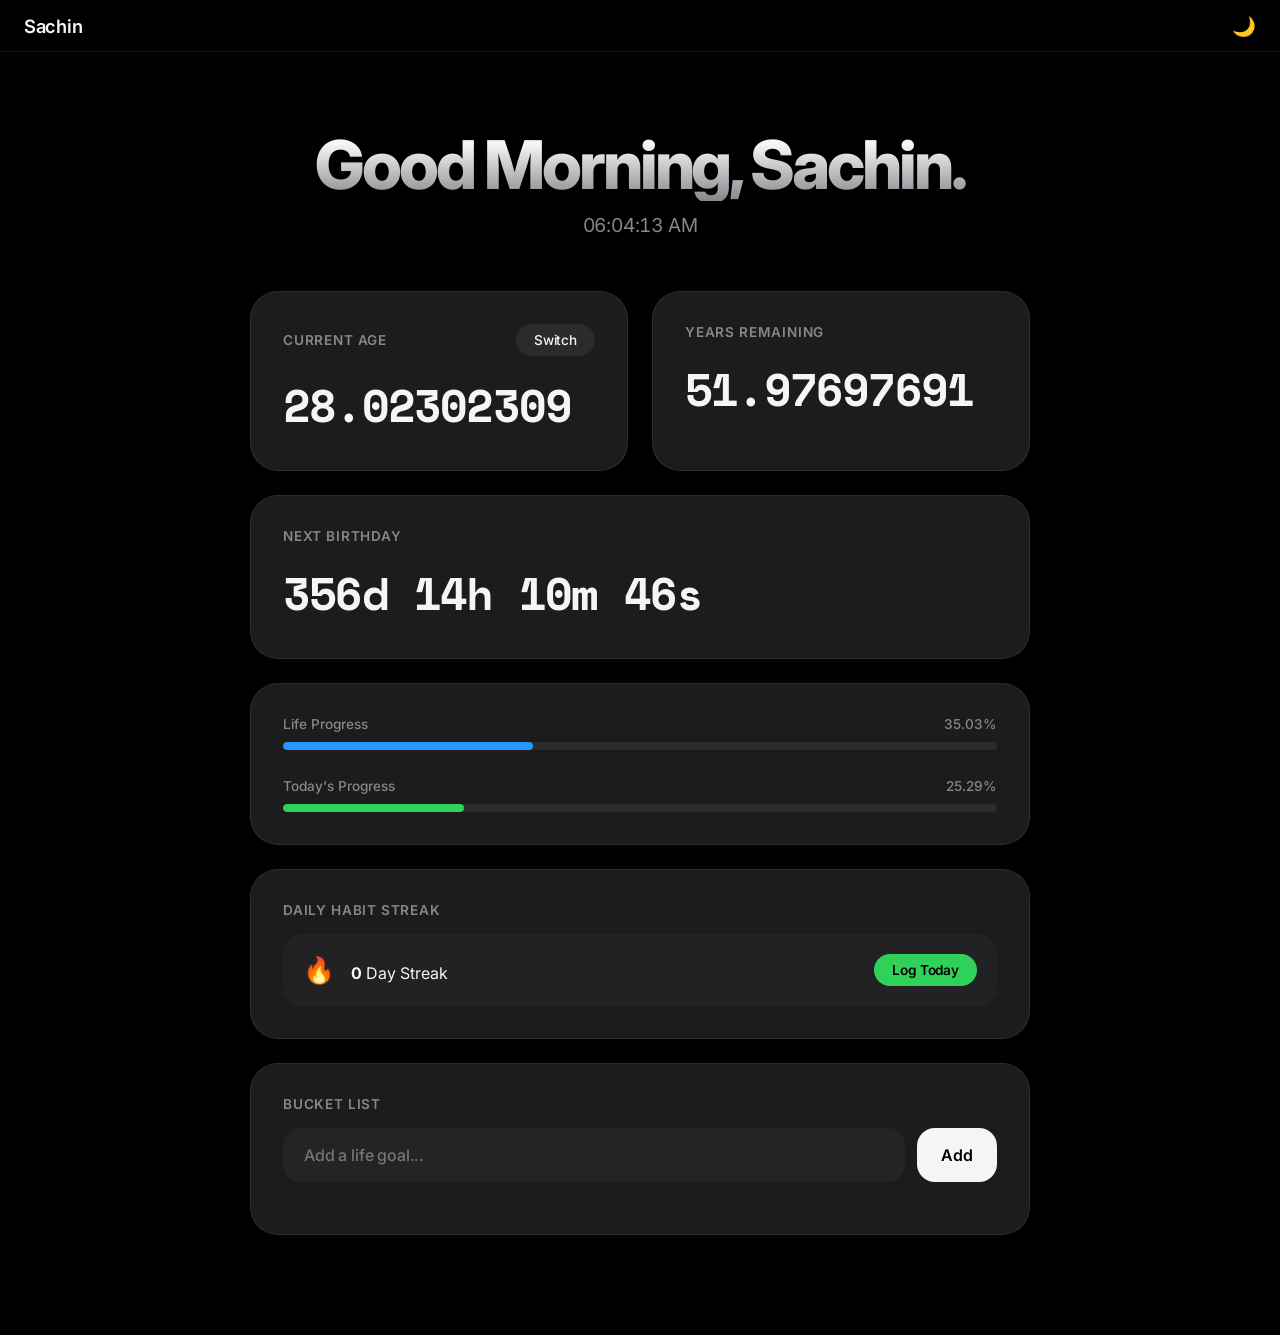
==== index.html @ 01f19db8 "Update index.html" ====
<!DOCTYPE html>
<html lang="en">
<head>
    <meta charset="UTF-8">
    <meta name="viewport" content="width=device-width, initial-scale=1.0">
    <title>Dashboard</title>
    <style>
        /* Apple uses San Francisco, we use Inter for a nearly identical premium feel */
        @import url('https://fonts.googleapis.com/css2?family=Inter:wght@300;400;500;600;700;800&family=Space+Mono&display=swap');

        * {
            margin: 0;
            padding: 0;
            box-sizing: border-box;
            font-family: 'Inter', -apple-system, BlinkMacSystemFont, sans-serif;
            -webkit-font-smoothing: antialiased;
        }

        :root {
            /* Apple's exact Dark Mode Colors */
            --bg-main: #000000;
            --bg-card: #1c1c1e;
            --bg-card-hover: #2c2c2e;
            --text-main: #f5f5f7;
            --text-muted: #86868b;
            --accent: #2997ff;
            --success: #30d158;
            --danger: #ff453a;
            --border: rgba(255, 255, 255, 0.08);
        }

        body.light-mode {
            --bg-main: #fbfbfd;
            --bg-card: #ffffff;
            --bg-card-hover: #f5f5f7;
            --text-main: #1d1d1f;
            --text-muted: #86868b;
            --accent: #0071e3;
            --border: rgba(0, 0, 0, 0.08);
        }

        body {
            background-color: var(--bg-main);
            color: var(--text-main);
            min-height: 100vh;
            display: flex;
            flex-direction: column;
            align-items: center;
            justify-content: flex-start;
            overflow-x: hidden;
            transition: background-color 0.6s cubic-bezier(0.16, 1, 0.3, 1), color 0.6s cubic-bezier(0.16, 1, 0.3, 1);
        }

        /* Apple Blurred Header */
        .header {
            position: fixed;
            top: 0;
            width: 100%;
            height: 52px;
            display: flex;
            justify-content: space-between;
            align-items: center;
            padding: 0 24px;
            background: rgba(0, 0, 0, 0.72);
            backdrop-filter: saturate(180%) blur(20px);
            -webkit-backdrop-filter: saturate(180%) blur(20px);
            z-index: 100;
            border-bottom: 1px solid var(--border);
            transition: background 0.4s ease;
        }

        body.light-mode .header { background: rgba(251, 251, 253, 0.72); }

        .header-title {
            font-weight: 600;
            font-size: 1.15rem;
            letter-spacing: -0.015em;
        }

        .theme-toggle {
            background: none;
            border: none;
            color: var(--text-main);
            font-size: 1.2rem;
            cursor: pointer;
            transition: transform 0.4s cubic-bezier(0.16, 1, 0.3, 1);
        }

        .theme-toggle:hover { transform: scale(1.1) rotate(15deg); }

        /* Premium Spacing */
        .container {
            width: 100%;
            max-width: 820px;
            padding: 130px 20px 100px 20px;
            display: flex;
            flex-direction: column;
            gap: 24px;
        }

        /* Hero Section with Apple Gradient */
        .hero {
            text-align: center;
            margin-bottom: 30px;
            opacity: 0;
            transform: translateY(20px);
            animation: fadeUp 1s cubic-bezier(0.16, 1, 0.3, 1) forwards;
        }

        @keyframes fadeUp {
            to { opacity: 1; transform: translateY(0); }
        }

        .hero h1 {
            font-size: clamp(2.8rem, 7vw, 4.2rem);
            font-weight: 800;
            letter-spacing: -0.045em;
            line-height: 1.05;
            background: linear-gradient(180deg, var(--text-main) 20%, var(--text-muted) 100%);
            -webkit-background-clip: text;
            -webkit-text-fill-color: transparent;
            margin-bottom: 12px;
        }

        .hero p {
            font-size: 1.2rem;
            font-weight: 400;
            letter-spacing: -0.01em;
            color: var(--text-muted);
            font-variant-numeric: tabular-nums;
        }

        /* Premium Cards (Spring Animations) */
        .card {
            background: var(--bg-card);
            border-radius: 28px;
            padding: 32px;
            border: 1px solid var(--border);
            transition: all 0.5s cubic-bezier(0.16, 1, 0.3, 1);
            /* Instant visibility */
            opacity: 1; 
            transform: translateY(0);
            box-shadow: 0 4px 20px rgba(0,0,0,0.02);
        }

        /* Apple Hover Effect (Scales up slightly and deepens shadow) */
        .card:hover {
            background: var(--bg-card-hover);
            transform: scale(1.015) translateY(-4px);
            box-shadow: 0 12px 30px rgba(0,0,0,0.15);
        }

        body.light-mode .card:hover {
            box-shadow: 0 12px 30px rgba(0,0,0,0.06);
        }

        .card-header {
            display: flex;
            justify-content: space-between;
            align-items: center;
            margin-bottom: 16px;
        }

        .card-title {
            font-size: 0.85rem;
            font-weight: 600;
            text-transform: uppercase;
            letter-spacing: 0.06em;
            color: var(--text-muted);
        }

        /* Massive Apple-Style Numbers */
        .mono-value {
            font-family: 'Space Mono', monospace;
            font-size: clamp(1.8rem, 5vw, 2.8rem);
            font-weight: 700;
            letter-spacing: -0.04em;
            color: var(--text-main);
        }

        .grid-2 { display: grid; grid-template-columns: 1fr 1fr; gap: 24px; }
        @media (max-width: 600px) { .grid-2 { grid-template-columns: 1fr; } }

        /* Premium Pill Buttons */
        .btn {
            background: rgba(128, 128, 128, 0.15);
            color: var(--text-main);
            border: none;
            padding: 8px 18px;
            border-radius: 30px;
            font-size: 0.85rem;
            font-weight: 500;
            letter-spacing: -0.01em;
            cursor: pointer;
            transition: all 0.3s cubic-bezier(0.16, 1, 0.3, 1);
        }

        .btn:hover { 
            background: rgba(128, 128, 128, 0.25);
            transform: scale(1.05);
        }

        .btn:active {
            transform: scale(0.95); /* Haptic click feel */
        }

        /* Progress Bars */
        .progress-wrapper { margin-top: 15px; }
        .progress-labels {
            display: flex;
            justify-content: space-between;
            font-size: 0.85rem;
            font-weight: 500;
            color: var(--text-muted);
            margin-bottom: 10px;
        }

        .progress-bg {
            width: 100%; height: 8px;
            background: rgba(128, 128, 128, 0.15);
            border-radius: 10px; overflow: hidden;
        }

        .progress-fill {
            height: 100%; width: 0%;
            background: var(--text-main);
            border-radius: 10px;
            transition: width 1.2s cubic-bezier(0.16, 1, 0.3, 1);
        }
        .progress-fill.blue { background: var(--accent); }
        .progress-fill.green { background: var(--success); }

        /* Habit Tracker */
        .habit-box {
            display: flex; justify-content: space-between; align-items: center;
            background: rgba(128, 128, 128, 0.06); padding: 20px; border-radius: 20px; margin-top: 12px;
        }
        .streak-flame { font-size: 1.6rem; margin-right: 12px; }

        /* Input Row */
        .input-row { display: flex; gap: 12px; margin-top: 12px; }
        .input-row input {
            flex: 1; min-width: 0;
            background: rgba(128, 128, 128, 0.08);
            border: 1px solid transparent;
            padding: 16px 20px;
            border-radius: 18px;
            color: var(--text-main);
            font-size: 1rem; font-weight: 500;
            letter-spacing: -0.01em;
            outline: none; transition: all 0.3s cubic-bezier(0.16, 1, 0.3, 1);
        }
        .input-row input:focus { 
            border-color: var(--accent); 
            background: transparent; 
            box-shadow: 0 0 0 4px rgba(41, 151, 255, 0.15); /* Apple Focus Ring */
        }
        .input-row button {
            background: var(--text-main); color: var(--bg-main); 
            border: none; padding: 0 24px; border-radius: 18px;
            font-size: 1rem; font-weight: 600; cursor: pointer;
            flex-shrink: 0; transition: all 0.3s cubic-bezier(0.16, 1, 0.3, 1);
        }
        .input-row button:hover { opacity: 0.9; transform: scale(1.02); }
        .input-row button:active { transform: scale(0.98); }

        /* Task List */
        #bucket-list { list-style: none; margin-top: 20px; display: flex; flex-direction: column; gap: 12px; }
        #bucket-list li {
            display: flex; justify-content: space-between; align-items: center;
            padding: 16px 20px; background: rgba(128, 128, 128, 0.04);
            border-radius: 18px; animation: slideUp 0.5s cubic-bezier(0.16, 1, 0.3, 1) forwards;
        }
        @keyframes slideUp { from { opacity: 0; transform: translateY(15px); } to { opacity: 1; transform: translateY(0); } }
        #bucket-list li.completed span { text-decoration: line-through; color: var(--text-muted); }
        .task-actions button { 
            background: none; border: none; cursor: pointer; font-size: 1.2rem; 
            transition: transform 0.2s cubic-bezier(0.16, 1, 0.3, 1);
        }
        .task-actions button:hover { transform: scale(1.2); }
        .btn-complete { color: var(--success); }
        .btn-delete { color: var(--danger); }

    </style>
</head>
<body>

    <div class="header">
        <div class="header-title">Sachin</div>
        <button class="theme-toggle" id="theme-btn" onclick="toggleTheme()">🌙</button>
    </div>

    <div class="container">
        <div class="hero">
            <h1 id="greeting">Hello, Sachin.</h1>
            <p id="live-clock">Loading...</p>
        </div>

        <div class="grid-2">
            <div class="card">
                <div class="card-header">
                    <div class="card-title">Current Age</div>
                    <button class="btn" onclick="toggleAgeFormat()">Switch</button>
                </div>
                <div class="mono-value" id="age-display">0</div>
            </div>
            <div class="card">
                <div class="card-header">
                    <div class="card-title">Years Remaining</div>
                </div>
                <div class="mono-value" id="remaining-display">0</div>
            </div>
        </div>

        <div class="card">
            <div class="card-header">
                <div class="card-title">Next Birthday</div>
            </div>
            <div class="mono-value" id="birthday-countdown">Calculating...</div>
        </div>

        <div class="card">
            <div class="progress-wrapper" style="margin-top: 0;">
                <div class="progress-labels">
                    <span>Life Progress</span>
                    <span id="life-percent">0%</span>
                </div>
                <div class="progress-bg">
                    <div class="progress-fill blue" id="life-progress-fill"></div>
                </div>
            </div>

            <div class="progress-wrapper" style="margin-top: 28px;">
                <div class="progress-labels">
                    <span>Today's Progress</span>
                    <span id="day-percent">0%</span>
                </div>
                <div class="progress-bg">
                    <div class="progress-fill green" id="day-progress-fill"></div>
                </div>
            </div>
        </div>

        <div class="card">
            <div class="card-header">
                <div class="card-title">Daily Habit Streak</div>
            </div>
            <div class="habit-box">
                <div>
                    <span class="streak-flame">🔥</span>
                    <strong id="streak-count">0</strong> Day Streak
                </div>
                <button class="btn" style="background: var(--success); color: #000; font-weight: 600;" onclick="logHabit()">Log Today</button>
            </div>
        </div>

        <div class="card">
            <div class="card-header">
                <div class="card-title">Bucket List</div>
            </div>
            <div class="input-row">
                <input type="text" id="task-input" placeholder="Add a life goal..." maxlength="40">
                <button onclick="addTask()">Add</button>
            </div>
            <ul id="bucket-list"></ul>
        </div>
        
    </div>

    <script>
        const birthDate = new Date(1998, 10, 27, 20, 15, 0); 
        const expectedLifespanYears = 80;
        let showSeconds = false;

        function toggleAgeFormat() {
            showSeconds = !showSeconds;
            updateDashboard();
        }

        function updateDashboard() {
            const now = new Date();
            
            // DYNAMIC GREETING
            const hour = now.getHours();
            let greeting = "Hello, Sachin.";
            if (hour < 12) greeting = "Good Morning, Sachin.";
            else if (hour < 18) greeting = "Good Afternoon, Sachin.";
            else greeting = "Good Evening, Sachin.";
            document.getElementById('greeting').innerText = greeting;

            // CLOCK
            document.getElementById('live-clock').innerText = now.toLocaleTimeString([], { hour: '2-digit', minute: '2-digit', second: '2-digit' });

            // AGE CALCULATIONS
            const msSinceBirth = now - birthDate;
            const yearsSinceBirth = msSinceBirth / (1000 * 60 * 60 * 24 * 365.25);
            const yearsRemaining = expectedLifespanYears - yearsSinceBirth;
            const secondsLived = Math.floor(msSinceBirth / 1000);

            if (showSeconds) {
                document.getElementById('age-display').innerText = secondsLived.toLocaleString();
            } else {
                document.getElementById('age-display').innerText = yearsSinceBirth.toFixed(8);
            }

            document.getElementById('remaining-display').innerText = yearsRemaining.toFixed(8);

            // PROGRESS BARS
            const lifePercent = (yearsSinceBirth / expectedLifespanYears) * 100;
            document.getElementById('life-progress-fill').style.width = lifePercent + "%";
            document.getElementById('life-percent').innerText = lifePercent.toFixed(2) + "%";

            const startOfDay = new Date(now.getFullYear(), now.getMonth(), now.getDate());
            const endOfDay = new Date(startOfDay.getTime() + 24 * 60 * 60 * 1000);
            const dayPercent = ((now - startOfDay) / (endOfDay - startOfDay)) * 100;
            document.getElementById('day-progress-fill').style.width = dayPercent + "%";
            document.getElementById('day-percent').innerText = dayPercent.toFixed(2) + "%";

            // BIRTHDAY
            let nextBirthday = new Date(now.getFullYear(), 10, 27, 20, 15, 0);
            if (now > nextBirthday) nextBirthday.setFullYear(now.getFullYear() + 1);
            const diff = nextBirthday - now;
            const days = Math.floor(diff / (1000 * 60 * 60 * 24));
            const hours = Math.floor((diff / (1000 * 60 * 60)) % 24);
            const mins = Math.floor((diff / (1000 * 60)) % 60);
            const secs = Math.floor((diff / 1000) % 60);
            document.getElementById('birthday-countdown').innerText = `${days}d ${hours}h ${mins}m ${secs}s`;
        }

        // BUCKET LIST LOGIC
        const taskInput = document.getElementById('task-input');
        const bucketList = document.getElementById('bucket-list');
        let tasks = JSON.parse(localStorage.getItem('sachinTasks')) || [];

        function saveTasks() {
            localStorage.setItem('sachinTasks', JSON.stringify(tasks));
            renderTasks();
        }

        function addTask() {
            const text = taskInput.value.trim();
            if (text === '') return;
            tasks.push({ id: Date.now(), text: text, completed: false });
            taskInput.value = '';
            saveTasks();
        }

        function toggleTask(id) {
            tasks = tasks.map(task => task.id === id ? { ...task, completed: !task.completed } : task);
            saveTasks();
        }

        function deleteTask(id) {
            tasks = tasks.filter(task => task.id !== id);
            saveTasks();
        }

        function renderTasks() {
            bucketList.innerHTML = '';
            tasks.forEach(task => {
                const li = document.createElement('li');
                if (task.completed) li.classList.add('completed');
                li.innerHTML = `
                    <span style="font-weight: 500;">${task.text}</span>
                    <div class="task-actions">
                        <button class="btn-complete" onclick="toggleTask(${task.id})">✔</button>
                        <button class="btn-delete" onclick="deleteTask(${task.id})">✖</button>
                    </div>
                `;
                bucketList.appendChild(li);
            });
        }
        taskInput.addEventListener('keypress', e => { if (e.key === 'Enter') addTask(); });

        // HABIT TRACKER
        let streakData = JSON.parse(localStorage.getItem('sachinHabit')) || { streak: 0, lastDate: null };
        
        function updateStreakUI() {
            document.getElementById('streak-count').innerText = streakData.streak;
        }

        function logHabit() {
            const today = new Date().toDateString();
            if (streakData.lastDate === today) {
                alert("You already logged your habit for today! Come back tomorrow.");
                return;
            }
            
            const yesterday = new Date();
            yesterday.setDate(yesterday.getDate() - 1);
            
            if (streakData.lastDate === yesterday.toDateString()) {
                streakData.streak++;
            } else {
                streakData.streak = 1; 
            }
            
            streakData.lastDate = today;
            localStorage.setItem('sachinHabit', JSON.stringify(streakData));
            updateStreakUI();
        }

        function toggleTheme() {
            document.body.classList.toggle('light-mode');
            document.getElementById('theme-btn').innerText = document.body.classList.contains('light-mode') ? '☀️' : '🌙';
        }

        renderTasks();
        updateStreakUI();
        updateDashboard();
        setInterval(updateDashboard, 1000); 
    </script>
</body>
</html>
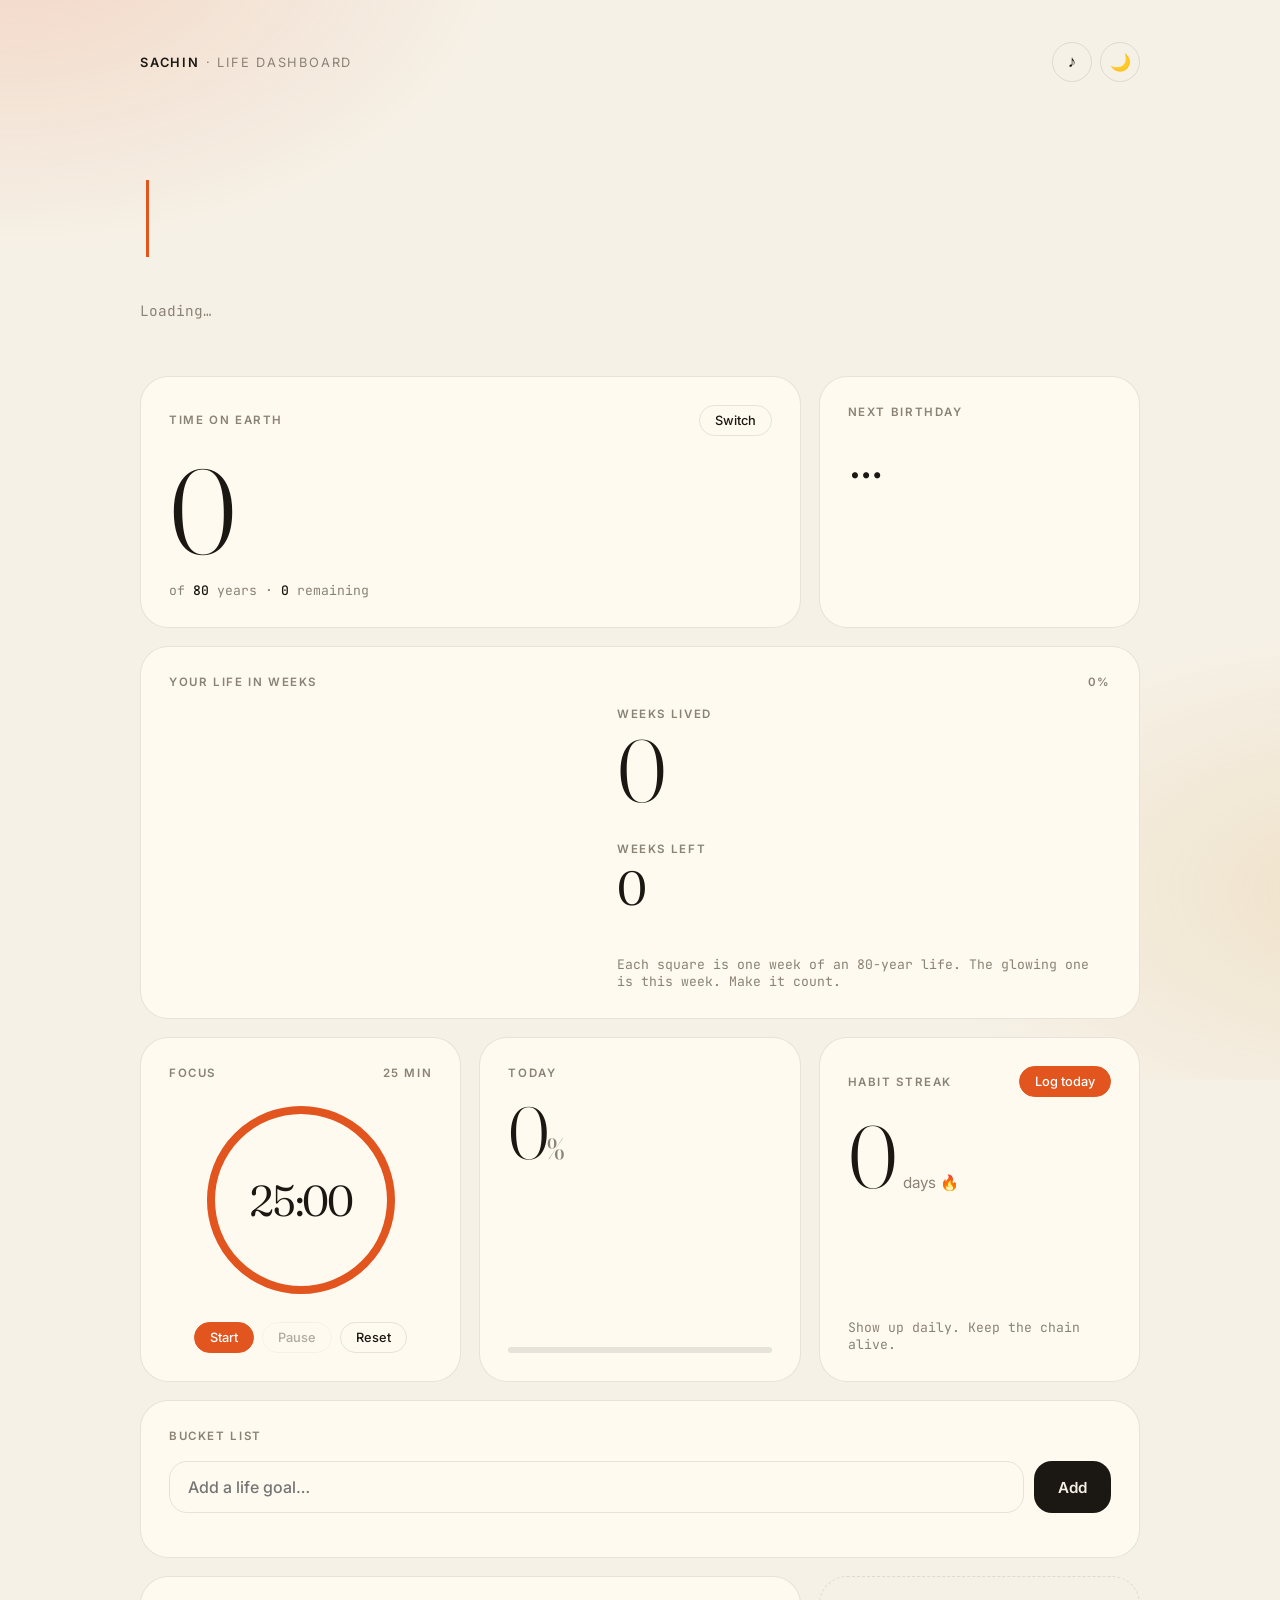
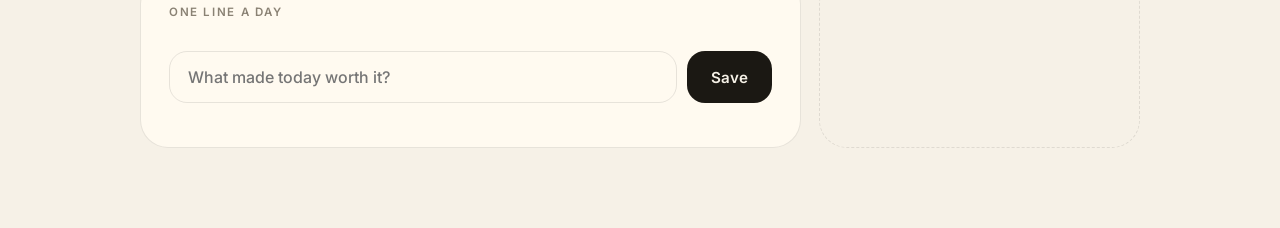
==== commit 56b83b74: "Update index.html" ====
--- a/index.html
+++ b/index.html
@@ -1,514 +1,264 @@
 <!DOCTYPE html>
 <html lang="en">
 <head>
-    <meta charset="UTF-8">
-    <meta name="viewport" content="width=device-width, initial-scale=1.0">
-    <title>Dashboard</title>
-    <style>
-        /* Apple uses San Francisco, we use Inter for a nearly identical premium feel */
-        @import url('https://fonts.googleapis.com/css2?family=Inter:wght@300;400;500;600;700;800&family=Space+Mono&display=swap');
-
-        * {
-            margin: 0;
-            padding: 0;
-            box-sizing: border-box;
-            font-family: 'Inter', -apple-system, BlinkMacSystemFont, sans-serif;
-            -webkit-font-smoothing: antialiased;
-        }
-
-        :root {
-            /* Apple's exact Dark Mode Colors */
-            --bg-main: #000000;
-            --bg-card: #1c1c1e;
-            --bg-card-hover: #2c2c2e;
-            --text-main: #f5f5f7;
-            --text-muted: #86868b;
-            --accent: #2997ff;
-            --success: #30d158;
-            --danger: #ff453a;
-            --border: rgba(255, 255, 255, 0.08);
-        }
-
-        body.light-mode {
-            --bg-main: #fbfbfd;
-            --bg-card: #ffffff;
-            --bg-card-hover: #f5f5f7;
-            --text-main: #1d1d1f;
-            --text-muted: #86868b;
-            --accent: #0071e3;
-            --border: rgba(0, 0, 0, 0.08);
-        }
-
-        body {
-            background-color: var(--bg-main);
-            color: var(--text-main);
-            min-height: 100vh;
-            display: flex;
-            flex-direction: column;
-            align-items: center;
-            justify-content: flex-start;
-            overflow-x: hidden;
-            transition: background-color 0.6s cubic-bezier(0.16, 1, 0.3, 1), color 0.6s cubic-bezier(0.16, 1, 0.3, 1);
-        }
-
-        /* Apple Blurred Header */
-        .header {
-            position: fixed;
-            top: 0;
-            width: 100%;
-            height: 52px;
-            display: flex;
-            justify-content: space-between;
-            align-items: center;
-            padding: 0 24px;
-            background: rgba(0, 0, 0, 0.72);
-            backdrop-filter: saturate(180%) blur(20px);
-            -webkit-backdrop-filter: saturate(180%) blur(20px);
-            z-index: 100;
-            border-bottom: 1px solid var(--border);
-            transition: background 0.4s ease;
-        }
-
-        body.light-mode .header { background: rgba(251, 251, 253, 0.72); }
-
-        .header-title {
-            font-weight: 600;
-            font-size: 1.15rem;
-            letter-spacing: -0.015em;
-        }
-
-        .theme-toggle {
-            background: none;
-            border: none;
-            color: var(--text-main);
-            font-size: 1.2rem;
-            cursor: pointer;
-            transition: transform 0.4s cubic-bezier(0.16, 1, 0.3, 1);
-        }
-
-        .theme-toggle:hover { transform: scale(1.1) rotate(15deg); }
-
-        /* Premium Spacing */
-        .container {
-            width: 100%;
-            max-width: 820px;
-            padding: 130px 20px 100px 20px;
-            display: flex;
-            flex-direction: column;
-            gap: 24px;
-        }
-
-        /* Hero Section with Apple Gradient */
-        .hero {
-            text-align: center;
-            margin-bottom: 30px;
-            opacity: 0;
-            transform: translateY(20px);
-            animation: fadeUp 1s cubic-bezier(0.16, 1, 0.3, 1) forwards;
-        }
-
-        @keyframes fadeUp {
-            to { opacity: 1; transform: translateY(0); }
-        }
-
-        .hero h1 {
-            font-size: clamp(2.8rem, 7vw, 4.2rem);
-            font-weight: 800;
-            letter-spacing: -0.045em;
-            line-height: 1.05;
-            background: linear-gradient(180deg, var(--text-main) 20%, var(--text-muted) 100%);
-            -webkit-background-clip: text;
-            -webkit-text-fill-color: transparent;
-            margin-bottom: 12px;
-        }
-
-        .hero p {
-            font-size: 1.2rem;
-            font-weight: 400;
-            letter-spacing: -0.01em;
-            color: var(--text-muted);
-            font-variant-numeric: tabular-nums;
-        }
-
-        /* Premium Cards (Spring Animations) */
-        .card {
-            background: var(--bg-card);
-            border-radius: 28px;
-            padding: 32px;
-            border: 1px solid var(--border);
-            transition: all 0.5s cubic-bezier(0.16, 1, 0.3, 1);
-            /* Instant visibility */
-            opacity: 1; 
-            transform: translateY(0);
-            box-shadow: 0 4px 20px rgba(0,0,0,0.02);
-        }
-
-        /* Apple Hover Effect (Scales up slightly and deepens shadow) */
-        .card:hover {
-            background: var(--bg-card-hover);
-            transform: scale(1.015) translateY(-4px);
-            box-shadow: 0 12px 30px rgba(0,0,0,0.15);
-        }
-
-        body.light-mode .card:hover {
-            box-shadow: 0 12px 30px rgba(0,0,0,0.06);
-        }
-
-        .card-header {
-            display: flex;
-            justify-content: space-between;
-            align-items: center;
-            margin-bottom: 16px;
-        }
-
-        .card-title {
-            font-size: 0.85rem;
-            font-weight: 600;
-            text-transform: uppercase;
-            letter-spacing: 0.06em;
-            color: var(--text-muted);
-        }
-
-        /* Massive Apple-Style Numbers */
-        .mono-value {
-            font-family: 'Space Mono', monospace;
-            font-size: clamp(1.8rem, 5vw, 2.8rem);
-            font-weight: 700;
-            letter-spacing: -0.04em;
-            color: var(--text-main);
-        }
-
-        .grid-2 { display: grid; grid-template-columns: 1fr 1fr; gap: 24px; }
-        @media (max-width: 600px) { .grid-2 { grid-template-columns: 1fr; } }
-
-        /* Premium Pill Buttons */
-        .btn {
-            background: rgba(128, 128, 128, 0.15);
-            color: var(--text-main);
-            border: none;
-            padding: 8px 18px;
-            border-radius: 30px;
-            font-size: 0.85rem;
-            font-weight: 500;
-            letter-spacing: -0.01em;
-            cursor: pointer;
-            transition: all 0.3s cubic-bezier(0.16, 1, 0.3, 1);
-        }
-
-        .btn:hover { 
-            background: rgba(128, 128, 128, 0.25);
-            transform: scale(1.05);
-        }
-
-        .btn:active {
-            transform: scale(0.95); /* Haptic click feel */
-        }
-
-        /* Progress Bars */
-        .progress-wrapper { margin-top: 15px; }
-        .progress-labels {
-            display: flex;
-            justify-content: space-between;
-            font-size: 0.85rem;
-            font-weight: 500;
-            color: var(--text-muted);
-            margin-bottom: 10px;
-        }
-
-        .progress-bg {
-            width: 100%; height: 8px;
-            background: rgba(128, 128, 128, 0.15);
-            border-radius: 10px; overflow: hidden;
-        }
-
-        .progress-fill {
-            height: 100%; width: 0%;
-            background: var(--text-main);
-            border-radius: 10px;
-            transition: width 1.2s cubic-bezier(0.16, 1, 0.3, 1);
-        }
-        .progress-fill.blue { background: var(--accent); }
-        .progress-fill.green { background: var(--success); }
-
-        /* Habit Tracker */
-        .habit-box {
-            display: flex; justify-content: space-between; align-items: center;
-            background: rgba(128, 128, 128, 0.06); padding: 20px; border-radius: 20px; margin-top: 12px;
-        }
-        .streak-flame { font-size: 1.6rem; margin-right: 12px; }
-
-        /* Input Row */
-        .input-row { display: flex; gap: 12px; margin-top: 12px; }
-        .input-row input {
-            flex: 1; min-width: 0;
-            background: rgba(128, 128, 128, 0.08);
-            border: 1px solid transparent;
-            padding: 16px 20px;
-            border-radius: 18px;
-            color: var(--text-main);
-            font-size: 1rem; font-weight: 500;
-            letter-spacing: -0.01em;
-            outline: none; transition: all 0.3s cubic-bezier(0.16, 1, 0.3, 1);
-        }
-        .input-row input:focus { 
-            border-color: var(--accent); 
-            background: transparent; 
-            box-shadow: 0 0 0 4px rgba(41, 151, 255, 0.15); /* Apple Focus Ring */
-        }
-        .input-row button {
-            background: var(--text-main); color: var(--bg-main); 
-            border: none; padding: 0 24px; border-radius: 18px;
-            font-size: 1rem; font-weight: 600; cursor: pointer;
-            flex-shrink: 0; transition: all 0.3s cubic-bezier(0.16, 1, 0.3, 1);
-        }
-        .input-row button:hover { opacity: 0.9; transform: scale(1.02); }
-        .input-row button:active { transform: scale(0.98); }
-
-        /* Task List */
-        #bucket-list { list-style: none; margin-top: 20px; display: flex; flex-direction: column; gap: 12px; }
-        #bucket-list li {
-            display: flex; justify-content: space-between; align-items: center;
-            padding: 16px 20px; background: rgba(128, 128, 128, 0.04);
-            border-radius: 18px; animation: slideUp 0.5s cubic-bezier(0.16, 1, 0.3, 1) forwards;
-        }
-        @keyframes slideUp { from { opacity: 0; transform: translateY(15px); } to { opacity: 1; transform: translateY(0); } }
-        #bucket-list li.completed span { text-decoration: line-through; color: var(--text-muted); }
-        .task-actions button { 
-            background: none; border: none; cursor: pointer; font-size: 1.2rem; 
-            transition: transform 0.2s cubic-bezier(0.16, 1, 0.3, 1);
-        }
-        .task-actions button:hover { transform: scale(1.2); }
-        .btn-complete { color: var(--success); }
-        .btn-delete { color: var(--danger); }
-
-    </style>
+<meta charset="UTF-8">
+<meta name="viewport" content="width=device-width, initial-scale=1, viewport-fit=cover">
+<title>Sachin | Life Dashboard</title>
+<link rel="stylesheet" href="https://fonts.googleapis.com/css2?family=Fraunces:opsz,wght@9..144,300..700&family=Inter:wght@400;500;600&family=JetBrains+Mono:wght@500&display=swap">
+<style>
+:root{
+  --bg:#f6f1e7;--card:#fffaf0;--text:#1b1813;--muted:#8a8274;--line:rgba(27,24,19,.1);
+  --accent:#e2551f;--gold:#c98a1b;--ok:#2f9e5b;--cell:rgba(27,24,19,.1);--glow1:rgba(226,85,31,.16);--glow2:rgba(201,138,27,.14);
+  --serif:Fraunces,"Iowan Old Style",Georgia,serif;--sans:Inter,-apple-system,system-ui,sans-serif;--mono:"JetBrains Mono",ui-monospace,Menlo,monospace;
+  --ease:cubic-bezier(.16,1,.3,1);color-scheme:light;
+  box-sizing:border-box;padding-top:env(safe-area-inset-top,0px);padding-bottom:env(safe-area-inset-bottom,0px);
+}
+@media(prefers-color-scheme:dark){:root:not([data-theme="light"]){
+  --bg:#0c0b0a;--card:#151311;--text:#f4efe6;--muted:#8c857a;--line:rgba(244,239,230,.09);
+  --accent:#ff7a45;--gold:#f5c26b;--ok:#8fd694;--cell:rgba(244,239,230,.09);--glow1:rgba(255,122,69,.15);--glow2:rgba(245,194,107,.1);color-scheme:dark}}
+:root[data-theme="dark"]{
+  --bg:#0c0b0a;--card:#151311;--text:#f4efe6;--muted:#8c857a;--line:rgba(244,239,230,.09);
+  --accent:#ff7a45;--gold:#f5c26b;--ok:#8fd694;--cell:rgba(244,239,230,.09);--glow1:rgba(255,122,69,.15);--glow2:rgba(245,194,107,.1);color-scheme:dark}
+*{margin:0;padding:0;box-sizing:border-box}
+html{scroll-padding-top:env(safe-area-inset-top,0px)}
+body{font-family:var(--sans);background:var(--bg);color:var(--text);min-height:100vh;overflow-x:hidden;-webkit-font-smoothing:antialiased;transition:background .6s var(--ease),color .6s var(--ease)}
+body::before{content:"";position:fixed;inset:-20%;z-index:-1;pointer-events:none;
+  background:radial-gradient(40% 35% at 15% 10%,var(--glow1),transparent 70%),radial-gradient(35% 30% at 90% 85%,var(--glow2),transparent 70%);animation:drift 24s ease-in-out infinite alternate}
+@keyframes drift{to{transform:translate(4%,3%) scale(1.08)}}
+.wrap{max-width:1040px;margin:0 auto;padding:28px 20px 80px}
+.top{display:flex;justify-content:space-between;align-items:center;font-size:.8rem;letter-spacing:.14em;text-transform:uppercase;color:var(--muted)}
+.top b{color:var(--text);font-weight:600}
+.tbtn{background:none;border:1px solid var(--line);color:var(--text);width:40px;height:40px;border-radius:50%;font-size:1.05rem;cursor:pointer;transition:transform .5s var(--ease)}
+.tbtn:hover{transform:rotate(25deg) scale(1.08)}
+.hero{padding:72px 0 56px}
+.hero h1{font-family:var(--serif);font-weight:350;font-size:clamp(2.8rem,9vw,6.4rem);line-height:.98;letter-spacing:-.035em;min-height:1.1em;font-variation-settings:"opsz" 144}
+.hero h1 em{font-style:italic;color:var(--accent)}
+.caret{display:inline-block;width:3px;height:.75em;background:var(--accent);margin-left:6px;vertical-align:-.02em;animation:bl 1s step-end infinite}
+@keyframes bl{50%{opacity:0}}
+@media(max-width:820px){.hero h1{min-height:2.1em}}
+.hero p{margin-top:20px;font-family:var(--mono);font-size:.9rem;color:var(--muted);font-variant-numeric:tabular-nums}
+.bento{display:grid;grid-template-columns:repeat(6,1fr);gap:18px}
+.card{grid-column:span 2;background:var(--card);border:1px solid var(--line);border-radius:28px;padding:28px;position:relative;overflow:hidden;
+  animation:up .9s var(--ease) both;animation-delay:calc(var(--i,0)*70ms);transition:transform .6s var(--ease),border-color .6s var(--ease)}
+.card:hover{transform:translateY(-4px);border-color:color-mix(in srgb,var(--accent) 40%,var(--line))}
+@keyframes up{from{opacity:0;transform:translateY(28px)}}
+.card{display:flex;flex-direction:column}
+.card .bar{margin-top:auto}
+#dayLeft{margin-bottom:18px}
+.streak+.sub{margin-top:auto;padding-top:14px}
+.wk{display:grid;grid-template-columns:minmax(0,400px) 1fr;gap:48px;align-items:center}
+.wkside{display:grid;gap:30px}
+.lab{font-size:.72rem;font-weight:600;letter-spacing:.14em;text-transform:uppercase;color:var(--muted);margin-bottom:8px}
+@media(max-width:820px){.wk{grid-template-columns:1fr;gap:28px}}
+.s3{grid-column:span 3}.s4{grid-column:span 4}.s6{grid-column:span 6}
+@media(max-width:820px){.card,.s3,.s4{grid-column:span 6}.card{padding:24px;border-radius:24px}.hero{padding:48px 0 36px}}
+.k{font-size:.72rem;font-weight:600;letter-spacing:.14em;text-transform:uppercase;color:var(--muted);display:flex;justify-content:space-between;align-items:center;margin-bottom:18px;gap:10px}
+.pill{background:none;border:1px solid var(--line);color:var(--text);padding:7px 15px;border-radius:99px;font:500 .8rem var(--sans);cursor:pointer;transition:all .4s var(--ease)}
+.pill:hover{background:var(--text);color:var(--bg);transform:scale(1.04)}.pill:active{transform:scale(.96)}
+.pill:disabled{opacity:.35;pointer-events:none}
+.pill.solid{background:var(--accent);border-color:var(--accent);color:#fff}
+.pill.solid:hover{background:var(--accent);filter:brightness(1.1)}
+.num{font-family:var(--serif);font-weight:300;font-size:clamp(4rem,12vw,7.5rem);line-height:.95;letter-spacing:-.05em;font-variation-settings:"opsz" 144}
+.num span{font-family:var(--mono);font-size:.22em;letter-spacing:-.02em;color:var(--muted);font-weight:500}
+.sub{margin-top:14px;font-family:var(--mono);font-size:.82rem;color:var(--muted);font-variant-numeric:tabular-nums}
+.sub b{color:var(--text);font-weight:500}
+.mid{font-family:var(--serif);font-weight:350;font-size:clamp(2rem,5vw,3rem);letter-spacing:-.03em;line-height:1;font-variant-numeric:tabular-nums}
+.mid small{font-family:var(--mono);font-size:.3em;color:var(--muted);margin:0 6px 0 2px}
+#weeks{width:100%;display:block;margin-top:6px}
+.bar{height:6px;border-radius:9px;background:var(--cell);overflow:hidden;margin-top:18px}
+.bar i{display:block;height:100%;width:0;background:var(--gold);border-radius:9px}
+.ringbox{position:relative;width:min(200px,100%);aspect-ratio:1;margin:0 auto 20px}
+.ringbox svg{width:100%;height:100%;transform:rotate(-90deg)}
+.ringbox circle{fill:none;stroke-width:8;stroke-linecap:round}
+.ringbox .t{stroke:var(--cell)}.ringbox .p{stroke:var(--accent);transition:stroke .6s var(--ease)}
+.ringbox .tx{position:absolute;inset:0;display:grid;place-items:center;text-align:center;padding:0 18px;font-family:var(--serif);font-weight:350;font-size:2.7rem;letter-spacing:-.04em;font-variant-numeric:tabular-nums}
+.focus.done .p{stroke:var(--ok)}
+.focus.done .tx{color:var(--ok);font-size:1.6rem;animation:fl 1s ease-in-out infinite}
+@keyframes fl{50%{opacity:.25}}
+.btns{display:flex;gap:8px;justify-content:center;flex-wrap:wrap}
+.streak{display:flex;align-items:baseline;gap:10px}
+.streak .num{font-size:clamp(4rem,10vw,5.5rem)}
+.streak em{font-style:normal;color:var(--muted);font-size:.95rem}
+.row{display:flex;gap:10px}
+.row input{flex:1;min-width:0;background:transparent;border:1px solid var(--line);color:var(--text);padding:15px 18px;border-radius:18px;font:500 1rem var(--sans);outline:0;transition:all .4s var(--ease)}
+.row input:focus{border-color:var(--accent);box-shadow:0 0 0 4px color-mix(in srgb,var(--accent) 18%,transparent)}
+.row button{background:var(--text);color:var(--bg);border:0;padding:0 24px;border-radius:18px;font:600 .95rem var(--sans);cursor:pointer;transition:transform .4s var(--ease)}
+.row button:hover{transform:scale(1.04)}.row button:active{transform:scale(.96)}
+ul{list-style:none;margin-top:16px;display:grid;gap:4px}
+li{display:flex;align-items:center;gap:14px;padding:13px 4px;border-bottom:1px solid var(--line);animation:up .6s var(--ease) both;overflow-wrap:anywhere}
+li .chk{width:22px;height:22px;border-radius:50%;border:1.5px solid var(--muted);background:none;cursor:pointer;flex-shrink:0;display:grid;place-items:center;color:transparent;font-size:.75rem;transition:all .4s var(--ease)}
+li .chk:hover{border-color:var(--accent);transform:scale(1.12)}
+li.done .chk{background:var(--ok);border-color:var(--ok);color:#fff}
+li span{flex:1;font-size:1.02rem}
+li.done span{text-decoration:line-through;color:var(--muted)}
+li .del{background:none;border:0;color:var(--muted);cursor:pointer;font-size:1.1rem;transition:all .3s var(--ease)}
+li .del:hover{color:#e5484d;transform:scale(1.2)}
+.empty{color:var(--muted);font-size:.95rem;padding:14px 4px}
+.quote{font-family:var(--serif);font-style:italic;font-weight:300;font-size:clamp(1.3rem,3vw,1.7rem);line-height:1.35;letter-spacing:-.02em;display:flex;align-items:center;height:100%}
+.quote-card{background:transparent;border-style:dashed}
+.tools{display:flex;gap:8px}
+#toast{text-transform:none;letter-spacing:0;position:fixed;left:50%;bottom:calc(24px + env(safe-area-inset-bottom,0px));transform:translate(-50%,20px);background:var(--text);color:var(--bg);padding:12px 20px;border-radius:99px;font-size:.88rem;font-weight:500;opacity:0;pointer-events:none;transition:all .6s var(--ease);z-index:50;max-width:90vw;text-align:center}
+#toast.show{opacity:1;transform:translate(-50%,0)}
+html{scroll-behavior:smooth}
+.sbar{position:fixed;top:0;left:0;right:0;height:env(safe-area-inset-top,0px);background:color-mix(in srgb,var(--bg) 70%,transparent);backdrop-filter:blur(20px);-webkit-backdrop-filter:blur(20px);z-index:60}
+#prog{position:fixed;top:env(safe-area-inset-top,0px);left:0;height:2px;width:100%;transform-origin:0 50%;transform:scaleX(0);background:linear-gradient(90deg,var(--accent),var(--gold));z-index:61}
+.top{position:sticky;top:env(safe-area-inset-top,0px);z-index:40;padding:14px 0}
+.top::before{content:"";position:absolute;top:0;bottom:0;left:50%;width:100vw;transform:translateX(-50%);z-index:-1;background:color-mix(in srgb,var(--bg) 62%,transparent);backdrop-filter:saturate(180%) blur(24px);-webkit-backdrop-filter:saturate(180%) blur(24px);border-bottom:1px solid var(--line);opacity:0;transition:opacity .5s var(--ease)}
+.top.on::before{opacity:1}
+.hero{will-change:transform,opacity}
+.js .card{animation:none;opacity:0;transform:perspective(900px) translateY(40px) scale(.96);transition:opacity 1s var(--ease),transform 1s var(--ease),border-color .6s var(--ease)}
+.js .card.in,.js .card.in:hover{opacity:1;transform:perspective(900px) rotateX(var(--rx,0deg)) rotateY(var(--ry,0deg)) translateY(var(--ty,0px))}
+.js .card.in:hover{--ty:-4px}
+.card::after{content:"";position:absolute;inset:0;border-radius:inherit;pointer-events:none;opacity:0;transition:opacity .5s var(--ease);background:radial-gradient(420px circle at var(--mx,50%) var(--my,50%),color-mix(in srgb,var(--accent) 14%,transparent),transparent 60%)}
+.card:hover::after{opacity:1}
+.js .wrap{padding-bottom:150px}
+.dock{position:fixed;left:50%;bottom:calc(14px + env(safe-area-inset-bottom,0px));transform:translate(-50%,40px);opacity:0;pointer-events:none;display:flex;gap:6px;padding:8px;border-radius:26px;background:color-mix(in srgb,var(--card) 72%,transparent);backdrop-filter:saturate(180%) blur(24px);-webkit-backdrop-filter:saturate(180%) blur(24px);border:1px solid var(--line);box-shadow:0 20px 50px rgba(0,0,0,.25);z-index:45;transition:transform .9s var(--ease),opacity .9s var(--ease)}
+.dock.show{transform:translate(-50%,0);opacity:1;pointer-events:auto}
+.dock button{width:46px;height:46px;border-radius:15px;border:0;background:none;font-size:1.3rem;cursor:pointer;position:relative;transition:transform .5s var(--ease),background .4s var(--ease)}
+.dock button:hover{transform:translateY(-8px) scale(1.28)}
+.dock button:hover+button,.dock button:has(+button:hover){transform:translateY(-3px) scale(1.1)}
+.dock button.on{background:color-mix(in srgb,var(--accent) 18%,transparent)}
+.dock button.on::after{content:"";position:absolute;bottom:3px;left:50%;width:4px;height:4px;margin-left:-2px;border-radius:50%;background:var(--accent)}
+.heat{display:grid;grid-template-rows:repeat(4,1fr);grid-auto-flow:column;grid-auto-columns:1fr;gap:3px;margin-top:20px}
+.heat i{aspect-ratio:1;border-radius:3px;background:var(--cell)}
+.heat i.on{background:var(--accent)}
+.heat i.now{outline:1.5px solid var(--gold);outline-offset:1px}
+.heat+.sub{margin-top:auto;padding-top:16px}
+.moods{display:flex;gap:8px;margin-bottom:14px}
+.moods button{width:44px;height:44px;border-radius:14px;border:1px solid var(--line);background:none;font-size:1.3rem;cursor:pointer;transition:transform .4s var(--ease),background .4s var(--ease),border-color .4s var(--ease)}
+.moods button:hover{transform:translateY(-3px) scale(1.08)}
+.moods button.on{background:color-mix(in srgb,var(--accent) 16%,transparent);border-color:var(--accent)}
+#jList li{flex-direction:column;align-items:flex-start;gap:4px}
+#jList small{font-family:var(--mono);font-size:.72rem;color:var(--muted)}
+@media(prefers-reduced-motion:reduce){*{animation:none!important;transition:none!important}}
+</style>
 </head>
 <body>
-
-    <div class="header">
-        <div class="header-title">Sachin</div>
-        <button class="theme-toggle" id="theme-btn" onclick="toggleTheme()">🌙</button>
-    </div>
-
-    <div class="container">
-        <div class="hero">
-            <h1 id="greeting">Hello, Sachin.</h1>
-            <p id="live-clock">Loading...</p>
-        </div>
-
-        <div class="grid-2">
-            <div class="card">
-                <div class="card-header">
-                    <div class="card-title">Current Age</div>
-                    <button class="btn" onclick="toggleAgeFormat()">Switch</button>
-                </div>
-                <div class="mono-value" id="age-display">0</div>
-            </div>
-            <div class="card">
-                <div class="card-header">
-                    <div class="card-title">Years Remaining</div>
-                </div>
-                <div class="mono-value" id="remaining-display">0</div>
-            </div>
-        </div>
-
-        <div class="card">
-            <div class="card-header">
-                <div class="card-title">Next Birthday</div>
-            </div>
-            <div class="mono-value" id="birthday-countdown">Calculating...</div>
-        </div>
-
-        <div class="card">
-            <div class="progress-wrapper" style="margin-top: 0;">
-                <div class="progress-labels">
-                    <span>Life Progress</span>
-                    <span id="life-percent">0%</span>
-                </div>
-                <div class="progress-bg">
-                    <div class="progress-fill blue" id="life-progress-fill"></div>
-                </div>
-            </div>
-
-            <div class="progress-wrapper" style="margin-top: 28px;">
-                <div class="progress-labels">
-                    <span>Today's Progress</span>
-                    <span id="day-percent">0%</span>
-                </div>
-                <div class="progress-bg">
-                    <div class="progress-fill green" id="day-progress-fill"></div>
-                </div>
-            </div>
-        </div>
-
-        <div class="card">
-            <div class="card-header">
-                <div class="card-title">Daily Habit Streak</div>
-            </div>
-            <div class="habit-box">
-                <div>
-                    <span class="streak-flame">🔥</span>
-                    <strong id="streak-count">0</strong> Day Streak
-                </div>
-                <button class="btn" style="background: var(--success); color: #000; font-weight: 600;" onclick="logHabit()">Log Today</button>
-            </div>
-        </div>
-
-        <div class="card">
-            <div class="card-header">
-                <div class="card-title">Bucket List</div>
-            </div>
-            <div class="input-row">
-                <input type="text" id="task-input" placeholder="Add a life goal..." maxlength="40">
-                <button onclick="addTask()">Add</button>
-            </div>
-            <ul id="bucket-list"></ul>
-        </div>
-        
-    </div>
-
-    <script>
-        const birthDate = new Date(1998, 10, 27, 20, 15, 0); 
-        const expectedLifespanYears = 80;
-        let showSeconds = false;
-
-        function toggleAgeFormat() {
-            showSeconds = !showSeconds;
-            updateDashboard();
-        }
-
-        function updateDashboard() {
-            const now = new Date();
-            
-            // DYNAMIC GREETING
-            const hour = now.getHours();
-            let greeting = "Hello, Sachin.";
-            if (hour < 12) greeting = "Good Morning, Sachin.";
-            else if (hour < 18) greeting = "Good Afternoon, Sachin.";
-            else greeting = "Good Evening, Sachin.";
-            document.getElementById('greeting').innerText = greeting;
-
-            // CLOCK
-            document.getElementById('live-clock').innerText = now.toLocaleTimeString([], { hour: '2-digit', minute: '2-digit', second: '2-digit' });
-
-            // AGE CALCULATIONS
-            const msSinceBirth = now - birthDate;
-            const yearsSinceBirth = msSinceBirth / (1000 * 60 * 60 * 24 * 365.25);
-            const yearsRemaining = expectedLifespanYears - yearsSinceBirth;
-            const secondsLived = Math.floor(msSinceBirth / 1000);
-
-            if (showSeconds) {
-                document.getElementById('age-display').innerText = secondsLived.toLocaleString();
-            } else {
-                document.getElementById('age-display').innerText = yearsSinceBirth.toFixed(8);
-            }
-
-            document.getElementById('remaining-display').innerText = yearsRemaining.toFixed(8);
-
-            // PROGRESS BARS
-            const lifePercent = (yearsSinceBirth / expectedLifespanYears) * 100;
-            document.getElementById('life-progress-fill').style.width = lifePercent + "%";
-            document.getElementById('life-percent').innerText = lifePercent.toFixed(2) + "%";
-
-            const startOfDay = new Date(now.getFullYear(), now.getMonth(), now.getDate());
-            const endOfDay = new Date(startOfDay.getTime() + 24 * 60 * 60 * 1000);
-            const dayPercent = ((now - startOfDay) / (endOfDay - startOfDay)) * 100;
-            document.getElementById('day-progress-fill').style.width = dayPercent + "%";
-            document.getElementById('day-percent').innerText = dayPercent.toFixed(2) + "%";
-
-            // BIRTHDAY
-            let nextBirthday = new Date(now.getFullYear(), 10, 27, 20, 15, 0);
-            if (now > nextBirthday) nextBirthday.setFullYear(now.getFullYear() + 1);
-            const diff = nextBirthday - now;
-            const days = Math.floor(diff / (1000 * 60 * 60 * 24));
-            const hours = Math.floor((diff / (1000 * 60 * 60)) % 24);
-            const mins = Math.floor((diff / (1000 * 60)) % 60);
-            const secs = Math.floor((diff / 1000) % 60);
-            document.getElementById('birthday-countdown').innerText = `${days}d ${hours}h ${mins}m ${secs}s`;
-        }
-
-        // BUCKET LIST LOGIC
-        const taskInput = document.getElementById('task-input');
-        const bucketList = document.getElementById('bucket-list');
-        let tasks = JSON.parse(localStorage.getItem('sachinTasks')) || [];
-
-        function saveTasks() {
-            localStorage.setItem('sachinTasks', JSON.stringify(tasks));
-            renderTasks();
-        }
-
-        function addTask() {
-            const text = taskInput.value.trim();
-            if (text === '') return;
-            tasks.push({ id: Date.now(), text: text, completed: false });
-            taskInput.value = '';
-            saveTasks();
-        }
-
-        function toggleTask(id) {
-            tasks = tasks.map(task => task.id === id ? { ...task, completed: !task.completed } : task);
-            saveTasks();
-        }
-
-        function deleteTask(id) {
-            tasks = tasks.filter(task => task.id !== id);
-            saveTasks();
-        }
-
-        function renderTasks() {
-            bucketList.innerHTML = '';
-            tasks.forEach(task => {
-                const li = document.createElement('li');
-                if (task.completed) li.classList.add('completed');
-                li.innerHTML = `
-                    <span style="font-weight: 500;">${task.text}</span>
-                    <div class="task-actions">
-                        <button class="btn-complete" onclick="toggleTask(${task.id})">✔</button>
-                        <button class="btn-delete" onclick="deleteTask(${task.id})">✖</button>
-                    </div>
-                `;
-                bucketList.appendChild(li);
-            });
-        }
-        taskInput.addEventListener('keypress', e => { if (e.key === 'Enter') addTask(); });
-
-        // HABIT TRACKER
-        let streakData = JSON.parse(localStorage.getItem('sachinHabit')) || { streak: 0, lastDate: null };
-        
-        function updateStreakUI() {
-            document.getElementById('streak-count').innerText = streakData.streak;
-        }
-
-        function logHabit() {
-            const today = new Date().toDateString();
-            if (streakData.lastDate === today) {
-                alert("You already logged your habit for today! Come back tomorrow.");
-                return;
-            }
-            
-            const yesterday = new Date();
-            yesterday.setDate(yesterday.getDate() - 1);
-            
-            if (streakData.lastDate === yesterday.toDateString()) {
-                streakData.streak++;
-            } else {
-                streakData.streak = 1; 
-            }
-            
-            streakData.lastDate = today;
-            localStorage.setItem('sachinHabit', JSON.stringify(streakData));
-            updateStreakUI();
-        }
-
-        function toggleTheme() {
-            document.body.classList.toggle('light-mode');
-            document.getElementById('theme-btn').innerText = document.body.classList.contains('light-mode') ? '☀️' : '🌙';
-        }
-
-        renderTasks();
-        updateStreakUI();
-        updateDashboard();
-        setInterval(updateDashboard, 1000); 
-    </script>
-</body>
-</html>
+<div id="prog"></div><div class="sbar"></div><nav class="dock" id="dock" aria-label="Sections"></nav>
+<div class="wrap">
+  <div class="top"><span><b>Sachin</b> · Life dashboard</span><div class="tools"><button class="tbtn" id="musicBtn" aria-label="Play or pause ambient music" title="Ambient music" aria-pressed="false">♪</button><button class="tbtn" id="themeBtn" aria-label="Toggle theme">🌙</button></div><div id="toast" role="status"></div></div>
+  <section class="hero"><h1><span id="greeting"></span><span class="caret"></span></h1><p id="clock">Loading…</p></section>
+
+  <div class="bento">
+    <div class="card s4" style="--i:0">
+      <div class="k"><span>Time on earth</span><button class="pill" id="fmtBtn">Switch</button></div>
+      <div class="num" id="age">0</div>
+      <div class="sub">of <b id="life">80</b> years · <b id="remain">0</b> remaining</div>
+    </div>
+    <div class="card" style="--i:1">
+      <div class="k"><span>Next birthday</span></div>
+      <div class="mid" id="bday">…</div>
+      <div class="sub" id="bdayDate"></div>
+    </div>
+
+    <div class="card s6" style="--i:2">
+      <div class="k"><span>Your life in weeks</span><span id="lifePct">0%</span></div>
+      <div class="wk"><canvas id="weeks"></canvas><div class="wkside">
+        <div><div class="lab">Weeks lived</div><div class="num" id="wk" style="font-size:clamp(3.4rem,8vw,5.5rem)">0</div></div>
+        <div><div class="lab">Weeks left</div><div class="mid" id="wkLeft">0</div></div>
+        <div class="sub">Each square is one week of an 80-year life. The glowing one is this week. Make it count.</div>
+      </div></div>
+    </div>
+
+    <div class="card focus" id="focus" style="--i:3">
+      <div class="k"><span>Focus</span><span id="sess">25 min</span></div>
+      <div class="ringbox">
+        <svg viewBox="0 0 200 200"><circle class="t" cx="100" cy="100" r="90"/><circle class="p" id="ring" cx="100" cy="100" r="90"/></svg>
+        <div class="tx" id="ftime">25:00</div>
+      </div>
+      <div class="btns"><button class="pill solid" id="fStart">Start</button><button class="pill" id="fPause" disabled>Pause</button><button class="pill" id="fReset">Reset</button></div>
+    </div>
+
+    <div class="card" style="--i:4">
+      <div class="k"><span>Today</span></div>
+      <div class="num" style="font-size:clamp(3.4rem,8vw,4.6rem)"><b id="dayInt" style="font-weight:inherit">0</b><span style="font-size:.4em;font-family:var(--serif)">%</span></div>
+      <div class="sub" id="dayLeft"></div>
+      <div class="bar"><i id="dayFill"></i></div>
+    </div>
+
+    <div class="card" style="--i:5">
+      <div class="k"><span>Habit streak</span><button class="pill solid" id="logBtn">Log today</button></div>
+      <div class="streak"><div class="num" id="streak">0</div><em>days 🔥</em></div>
+      <div class="heat" id="heat" aria-label="Last 12 weeks of habit"></div>
+      <div class="sub">Show up daily. Keep the chain alive.</div>
+    </div>
+
+    <div class="card s6" style="--i:6">
+      <div class="k"><span>Bucket list</span><span id="cnt"></span></div>
+      <div class="row"><input id="taskIn" type="text" placeholder="Add a life goal…" maxlength="40"><button id="addBtn">Add</button></div>
+      <ul id="list"></ul>
+    </div>
+    <div class="card s4" style="--i:7">
+      <div class="k"><span>One line a day</span><span id="jDate"></span></div>
+      <div class="moods" id="moods"></div>
+      <div class="row"><input id="jIn" type="text" maxlength="140" placeholder="What made today worth it?"><button id="jSave">Save</button></div>
+      <ul id="jList"></ul>
+    </div>
+    <div class="card quote-card" style="--i:8"><div class="quote" id="quote"></div></div>
+  </div>
+</div>
+
+<script>
+// ---- Sachin's Exact Birth Date & Time: Nov 27, 1998 at 8:15 PM ----
+const BIRTH = new Date(1998, 10, 27, 20, 15, 0);
+const LIFESPAN = 80;
+
+const $ = id => document.getElementById(id);
+const store = {
+  get(k, d){ try { const v = localStorage.getItem(k); return v ? JSON.parse(v) : d; } catch(e){ return d; } },
+  set(k, v){ try { localStorage.setItem(k, JSON.stringify(v)); } catch(e){} }
+};
+const YEAR = 365.2425 * 864e5, WEEK = 6048e5, pad = n => String(n).padStart(2, '0');
+const css = n => getComputedStyle(document.documentElement).getPropertyValue(n).trim();
+
+// Theme
+const mq = matchMedia('(prefers-color-scheme: dark)');
+function applyTheme(t){
+  if (t) document.documentElement.dataset.theme = t; else delete document.documentElement.dataset.theme;
+  const dark = t ? t === 'dark' : mq.matches;
+  $('themeBtn').textContent = dark ? '☀️' : '🌙';
+  if (window.weeksReady) drawWeeks();
+}
+applyTheme(store.get('theme', null));
+$('themeBtn').onclick = () => {
+  const dark = (document.documentElement.dataset.theme || (mq.matches ? 'dark' : 'light')) === 'dark';
+  const t = dark ? 'light' : 'dark'; store.set('theme', t); applyTheme(t);
+};
+
+// Typewriter greeting
+const hr = new Date().getHours();
+const msg = (hr < 5 ? 'Good night' : hr < 12 ? 'Good morning' : hr < 18 ? 'Good afternoon' : 'Good evening') + ', Sachin.';
+let ti = 0;
+(function type(){ $('greeting').textContent = msg.slice(0, ++ti); if (ti < msg.length) setTimeout(type, 70); })();
+$('life').textContent = LIFESPAN;
+
+// Age + clocks
+let detailed = false;
+$('fmtBtn').onclick = () => { detailed = !detailed; };
+function tick(){
+  const now = new Date(), ms = now - BIRTH, age = ms / YEAR;
+  $('clock').textContent = now.toLocaleDateString(undefined, { weekday:'long', month:'long', day:'numeric' }) + '  ·  ' + now.toLocaleTimeString();
+  if (detailed){
+    $('age').innerHTML = Math.floor(ms / 864e5).toLocaleString() + '<span> days ' + pad(Math.floor(ms / 36e5) % 24) + ':' + pad(Math.floor(ms / 6e4) % 60) + ':' + pad(Math.floor(ms / 1e3) % 60) + '</span>';
+  } else {
+    const s = age.toFixed(9), dot = s.indexOf('.');
+    $('age').innerHTML = s.slice(0, dot) + '<span>' + s.slice(dot) + '</span>';
+  }
+  $('remain').textContent = Math.max(0, LIFESPAN - age).toFixed(6) + ' yrs';
+  const start = new Date(now.getFullYear(), now.getMonth(), now.getDate()), dp = (now - start) / 864e5 * 100;
+  $('dayInt').textContent = dp.toFixed(1); $('dayFill').style.width = dp + '%';
+  const left = 864e5 - (now - start);
+  $('dayLeft').textContent = pad(Math.floor(left / 36e5)) + ':' + pad(Math.floor(left / 6e4) % 60) + ':' + pad(Math.floor(left / 1e3) % 60) + ' left';
+  let next = new Date(now.getFullYear(), BIRTH.getMonth(), BIRTH.getDate());
+  if (next <= now) next = new Date(now.getFullYear() + 1, BIRTH.getMonth(), BIRTH.getDate());
+  const d = next - now;
+  $('bday').innerHTML = Math.floor(d / 864e5) + '<small>d</small>' + pad(Math.floor(d / 36e5) % 24) + '<small>h</small>' + pad(Math.floor(d / 6e4) % 60) + '<small>m</small>' + pad(Math.floor(d / 1e3) % 60) + '<small>s</small>';
+  $('bdayDate').textContent = next.toLocaleDateString(undefined, { month:'long', day:'numeric', year:'numeric' });
+}
+setInterval(tick, 50); tick();
+
+// Life in weeks (static grid is cached; only the current week animates)
+const wc = $('weeks'), wx = wc.getContext('2d'), COLS = 52, ROWS = LIFESPAN, base = document.createElement('canvas');
+let wD = null, pulse = 0, pdir = 1, lastP = 0;
+function drawWeeks(){
+  const w = 
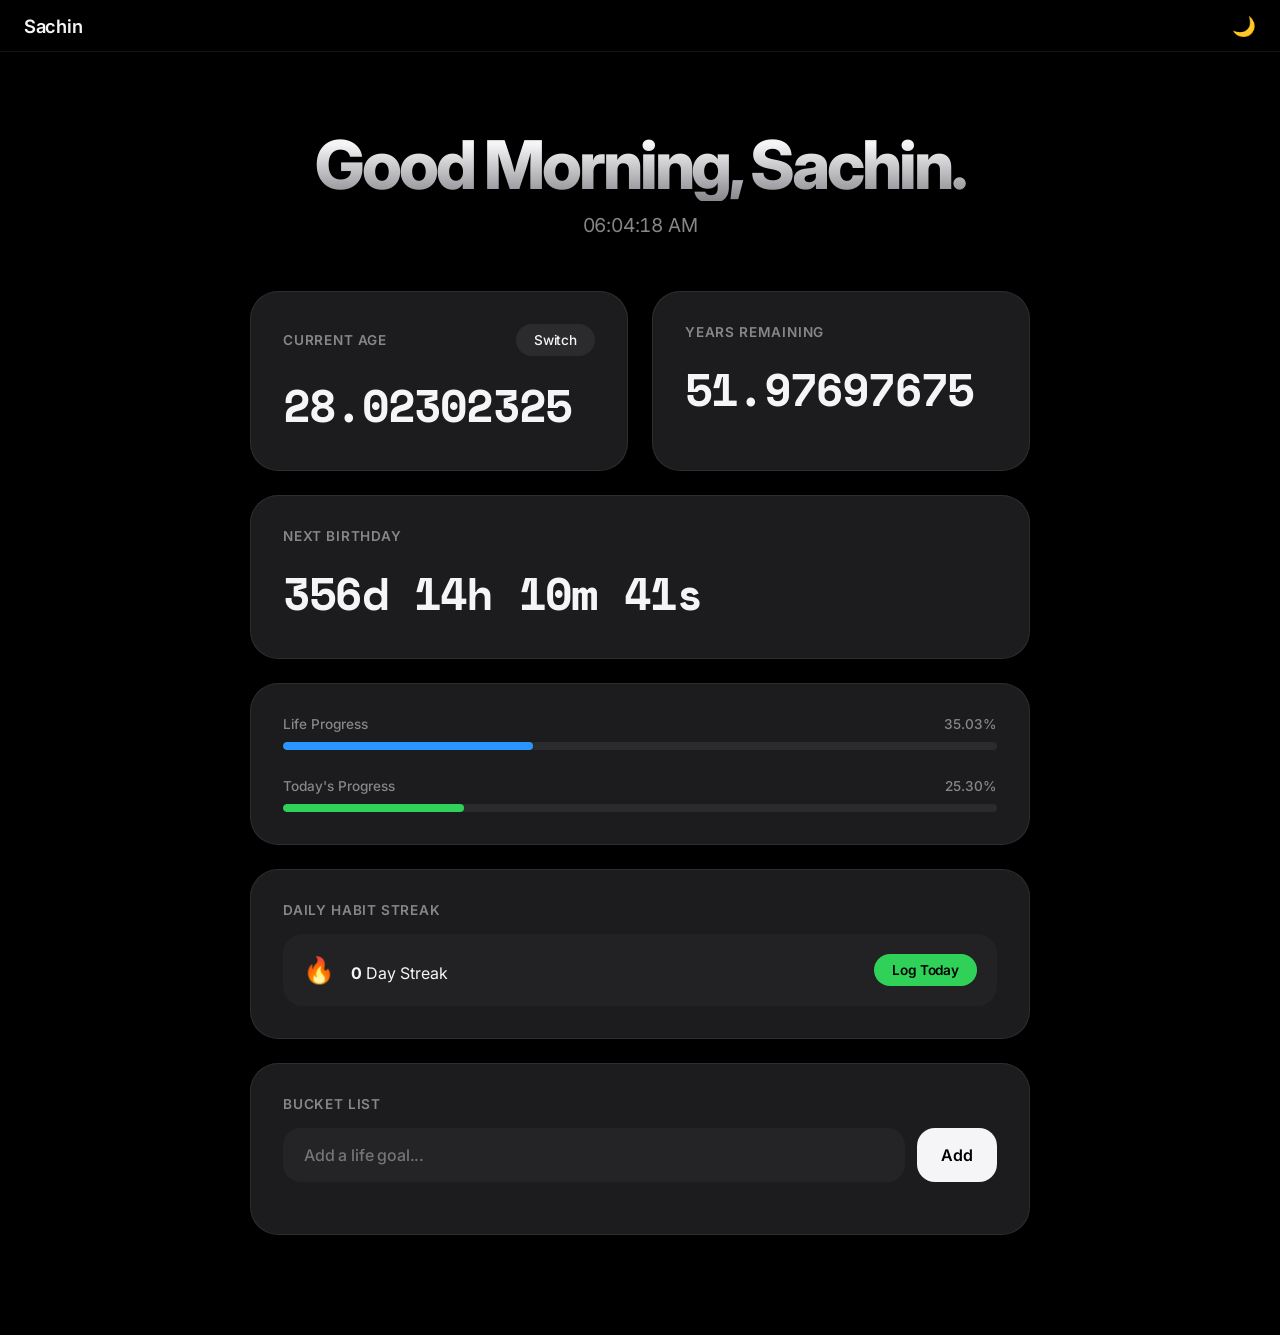
==== commit 640884a8: "Restore complete index.html (fix truncated script from 26be879)" ====
--- a/index.html
+++ b/index.html
@@ -1,264 +1,514 @@
 <!DOCTYPE html>
 <html lang="en">
 <head>
-<meta charset="UTF-8">
-<meta name="viewport" content="width=device-width, initial-scale=1, viewport-fit=cover">
-<title>Sachin | Life Dashboard</title>
-<link rel="stylesheet" href="https://fonts.googleapis.com/css2?family=Fraunces:opsz,wght@9..144,300..700&family=Inter:wght@400;500;600&family=JetBrains+Mono:wght@500&display=swap">
-<style>
-:root{
-  --bg:#f6f1e7;--card:#fffaf0;--text:#1b1813;--muted:#8a8274;--line:rgba(27,24,19,.1);
-  --accent:#e2551f;--gold:#c98a1b;--ok:#2f9e5b;--cell:rgba(27,24,19,.1);--glow1:rgba(226,85,31,.16);--glow2:rgba(201,138,27,.14);
-  --serif:Fraunces,"Iowan Old Style",Georgia,serif;--sans:Inter,-apple-system,system-ui,sans-serif;--mono:"JetBrains Mono",ui-monospace,Menlo,monospace;
-  --ease:cubic-bezier(.16,1,.3,1);color-scheme:light;
-  box-sizing:border-box;padding-top:env(safe-area-inset-top,0px);padding-bottom:env(safe-area-inset-bottom,0px);
-}
-@media(prefers-color-scheme:dark){:root:not([data-theme="light"]){
-  --bg:#0c0b0a;--card:#151311;--text:#f4efe6;--muted:#8c857a;--line:rgba(244,239,230,.09);
-  --accent:#ff7a45;--gold:#f5c26b;--ok:#8fd694;--cell:rgba(244,239,230,.09);--glow1:rgba(255,122,69,.15);--glow2:rgba(245,194,107,.1);color-scheme:dark}}
-:root[data-theme="dark"]{
-  --bg:#0c0b0a;--card:#151311;--text:#f4efe6;--muted:#8c857a;--line:rgba(244,239,230,.09);
-  --accent:#ff7a45;--gold:#f5c26b;--ok:#8fd694;--cell:rgba(244,239,230,.09);--glow1:rgba(255,122,69,.15);--glow2:rgba(245,194,107,.1);color-scheme:dark}
-*{margin:0;padding:0;box-sizing:border-box}
-html{scroll-padding-top:env(safe-area-inset-top,0px)}
-body{font-family:var(--sans);background:var(--bg);color:var(--text);min-height:100vh;overflow-x:hidden;-webkit-font-smoothing:antialiased;transition:background .6s var(--ease),color .6s var(--ease)}
-body::before{content:"";position:fixed;inset:-20%;z-index:-1;pointer-events:none;
-  background:radial-gradient(40% 35% at 15% 10%,var(--glow1),transparent 70%),radial-gradient(35% 30% at 90% 85%,var(--glow2),transparent 70%);animation:drift 24s ease-in-out infinite alternate}
-@keyframes drift{to{transform:translate(4%,3%) scale(1.08)}}
-.wrap{max-width:1040px;margin:0 auto;padding:28px 20px 80px}
-.top{display:flex;justify-content:space-between;align-items:center;font-size:.8rem;letter-spacing:.14em;text-transform:uppercase;color:var(--muted)}
-.top b{color:var(--text);font-weight:600}
-.tbtn{background:none;border:1px solid var(--line);color:var(--text);width:40px;height:40px;border-radius:50%;font-size:1.05rem;cursor:pointer;transition:transform .5s var(--ease)}
-.tbtn:hover{transform:rotate(25deg) scale(1.08)}
-.hero{padding:72px 0 56px}
-.hero h1{font-family:var(--serif);font-weight:350;font-size:clamp(2.8rem,9vw,6.4rem);line-height:.98;letter-spacing:-.035em;min-height:1.1em;font-variation-settings:"opsz" 144}
-.hero h1 em{font-style:italic;color:var(--accent)}
-.caret{display:inline-block;width:3px;height:.75em;background:var(--accent);margin-left:6px;vertical-align:-.02em;animation:bl 1s step-end infinite}
-@keyframes bl{50%{opacity:0}}
-@media(max-width:820px){.hero h1{min-height:2.1em}}
-.hero p{margin-top:20px;font-family:var(--mono);font-size:.9rem;color:var(--muted);font-variant-numeric:tabular-nums}
-.bento{display:grid;grid-template-columns:repeat(6,1fr);gap:18px}
-.card{grid-column:span 2;background:var(--card);border:1px solid var(--line);border-radius:28px;padding:28px;position:relative;overflow:hidden;
-  animation:up .9s var(--ease) both;animation-delay:calc(var(--i,0)*70ms);transition:transform .6s var(--ease),border-color .6s var(--ease)}
-.card:hover{transform:translateY(-4px);border-color:color-mix(in srgb,var(--accent) 40%,var(--line))}
-@keyframes up{from{opacity:0;transform:translateY(28px)}}
-.card{display:flex;flex-direction:column}
-.card .bar{margin-top:auto}
-#dayLeft{margin-bottom:18px}
-.streak+.sub{margin-top:auto;padding-top:14px}
-.wk{display:grid;grid-template-columns:minmax(0,400px) 1fr;gap:48px;align-items:center}
-.wkside{display:grid;gap:30px}
-.lab{font-size:.72rem;font-weight:600;letter-spacing:.14em;text-transform:uppercase;color:var(--muted);margin-bottom:8px}
-@media(max-width:820px){.wk{grid-template-columns:1fr;gap:28px}}
-.s3{grid-column:span 3}.s4{grid-column:span 4}.s6{grid-column:span 6}
-@media(max-width:820px){.card,.s3,.s4{grid-column:span 6}.card{padding:24px;border-radius:24px}.hero{padding:48px 0 36px}}
-.k{font-size:.72rem;font-weight:600;letter-spacing:.14em;text-transform:uppercase;color:var(--muted);display:flex;justify-content:space-between;align-items:center;margin-bottom:18px;gap:10px}
-.pill{background:none;border:1px solid var(--line);color:var(--text);padding:7px 15px;border-radius:99px;font:500 .8rem var(--sans);cursor:pointer;transition:all .4s var(--ease)}
-.pill:hover{background:var(--text);color:var(--bg);transform:scale(1.04)}.pill:active{transform:scale(.96)}
-.pill:disabled{opacity:.35;pointer-events:none}
-.pill.solid{background:var(--accent);border-color:var(--accent);color:#fff}
-.pill.solid:hover{background:var(--accent);filter:brightness(1.1)}
-.num{font-family:var(--serif);font-weight:300;font-size:clamp(4rem,12vw,7.5rem);line-height:.95;letter-spacing:-.05em;font-variation-settings:"opsz" 144}
-.num span{font-family:var(--mono);font-size:.22em;letter-spacing:-.02em;color:var(--muted);font-weight:500}
-.sub{margin-top:14px;font-family:var(--mono);font-size:.82rem;color:var(--muted);font-variant-numeric:tabular-nums}
-.sub b{color:var(--text);font-weight:500}
-.mid{font-family:var(--serif);font-weight:350;font-size:clamp(2rem,5vw,3rem);letter-spacing:-.03em;line-height:1;font-variant-numeric:tabular-nums}
-.mid small{font-family:var(--mono);font-size:.3em;color:var(--muted);margin:0 6px 0 2px}
-#weeks{width:100%;display:block;margin-top:6px}
-.bar{height:6px;border-radius:9px;background:var(--cell);overflow:hidden;margin-top:18px}
-.bar i{display:block;height:100%;width:0;background:var(--gold);border-radius:9px}
-.ringbox{position:relative;width:min(200px,100%);aspect-ratio:1;margin:0 auto 20px}
-.ringbox svg{width:100%;height:100%;transform:rotate(-90deg)}
-.ringbox circle{fill:none;stroke-width:8;stroke-linecap:round}
-.ringbox .t{stroke:var(--cell)}.ringbox .p{stroke:var(--accent);transition:stroke .6s var(--ease)}
-.ringbox .tx{position:absolute;inset:0;display:grid;place-items:center;text-align:center;padding:0 18px;font-family:var(--serif);font-weight:350;font-size:2.7rem;letter-spacing:-.04em;font-variant-numeric:tabular-nums}
-.focus.done .p{stroke:var(--ok)}
-.focus.done .tx{color:var(--ok);font-size:1.6rem;animation:fl 1s ease-in-out infinite}
-@keyframes fl{50%{opacity:.25}}
-.btns{display:flex;gap:8px;justify-content:center;flex-wrap:wrap}
-.streak{display:flex;align-items:baseline;gap:10px}
-.streak .num{font-size:clamp(4rem,10vw,5.5rem)}
-.streak em{font-style:normal;color:var(--muted);font-size:.95rem}
-.row{display:flex;gap:10px}
-.row input{flex:1;min-width:0;background:transparent;border:1px solid var(--line);color:var(--text);padding:15px 18px;border-radius:18px;font:500 1rem var(--sans);outline:0;transition:all .4s var(--ease)}
-.row input:focus{border-color:var(--accent);box-shadow:0 0 0 4px color-mix(in srgb,var(--accent) 18%,transparent)}
-.row button{background:var(--text);color:var(--bg);border:0;padding:0 24px;border-radius:18px;font:600 .95rem var(--sans);cursor:pointer;transition:transform .4s var(--ease)}
-.row button:hover{transform:scale(1.04)}.row button:active{transform:scale(.96)}
-ul{list-style:none;margin-top:16px;display:grid;gap:4px}
-li{display:flex;align-items:center;gap:14px;padding:13px 4px;border-bottom:1px solid var(--line);animation:up .6s var(--ease) both;overflow-wrap:anywhere}
-li .chk{width:22px;height:22px;border-radius:50%;border:1.5px solid var(--muted);background:none;cursor:pointer;flex-shrink:0;display:grid;place-items:center;color:transparent;font-size:.75rem;transition:all .4s var(--ease)}
-li .chk:hover{border-color:var(--accent);transform:scale(1.12)}
-li.done .chk{background:var(--ok);border-color:var(--ok);color:#fff}
-li span{flex:1;font-size:1.02rem}
-li.done span{text-decoration:line-through;color:var(--muted)}
-li .del{background:none;border:0;color:var(--muted);cursor:pointer;font-size:1.1rem;transition:all .3s var(--ease)}
-li .del:hover{color:#e5484d;transform:scale(1.2)}
-.empty{color:var(--muted);font-size:.95rem;padding:14px 4px}
-.quote{font-family:var(--serif);font-style:italic;font-weight:300;font-size:clamp(1.3rem,3vw,1.7rem);line-height:1.35;letter-spacing:-.02em;display:flex;align-items:center;height:100%}
-.quote-card{background:transparent;border-style:dashed}
-.tools{display:flex;gap:8px}
-#toast{text-transform:none;letter-spacing:0;position:fixed;left:50%;bottom:calc(24px + env(safe-area-inset-bottom,0px));transform:translate(-50%,20px);background:var(--text);color:var(--bg);padding:12px 20px;border-radius:99px;font-size:.88rem;font-weight:500;opacity:0;pointer-events:none;transition:all .6s var(--ease);z-index:50;max-width:90vw;text-align:center}
-#toast.show{opacity:1;transform:translate(-50%,0)}
-html{scroll-behavior:smooth}
-.sbar{position:fixed;top:0;left:0;right:0;height:env(safe-area-inset-top,0px);background:color-mix(in srgb,var(--bg) 70%,transparent);backdrop-filter:blur(20px);-webkit-backdrop-filter:blur(20px);z-index:60}
-#prog{position:fixed;top:env(safe-area-inset-top,0px);left:0;height:2px;width:100%;transform-origin:0 50%;transform:scaleX(0);background:linear-gradient(90deg,var(--accent),var(--gold));z-index:61}
-.top{position:sticky;top:env(safe-area-inset-top,0px);z-index:40;padding:14px 0}
-.top::before{content:"";position:absolute;top:0;bottom:0;left:50%;width:100vw;transform:translateX(-50%);z-index:-1;background:color-mix(in srgb,var(--bg) 62%,transparent);backdrop-filter:saturate(180%) blur(24px);-webkit-backdrop-filter:saturate(180%) blur(24px);border-bottom:1px solid var(--line);opacity:0;transition:opacity .5s var(--ease)}
-.top.on::before{opacity:1}
-.hero{will-change:transform,opacity}
-.js .card{animation:none;opacity:0;transform:perspective(900px) translateY(40px) scale(.96);transition:opacity 1s var(--ease),transform 1s var(--ease),border-color .6s var(--ease)}
-.js .card.in,.js .card.in:hover{opacity:1;transform:perspective(900px) rotateX(var(--rx,0deg)) rotateY(var(--ry,0deg)) translateY(var(--ty,0px))}
-.js .card.in:hover{--ty:-4px}
-.card::after{content:"";position:absolute;inset:0;border-radius:inherit;pointer-events:none;opacity:0;transition:opacity .5s var(--ease);background:radial-gradient(420px circle at var(--mx,50%) var(--my,50%),color-mix(in srgb,var(--accent) 14%,transparent),transparent 60%)}
-.card:hover::after{opacity:1}
-.js .wrap{padding-bottom:150px}
-.dock{position:fixed;left:50%;bottom:calc(14px + env(safe-area-inset-bottom,0px));transform:translate(-50%,40px);opacity:0;pointer-events:none;display:flex;gap:6px;padding:8px;border-radius:26px;background:color-mix(in srgb,var(--card) 72%,transparent);backdrop-filter:saturate(180%) blur(24px);-webkit-backdrop-filter:saturate(180%) blur(24px);border:1px solid var(--line);box-shadow:0 20px 50px rgba(0,0,0,.25);z-index:45;transition:transform .9s var(--ease),opacity .9s var(--ease)}
-.dock.show{transform:translate(-50%,0);opacity:1;pointer-events:auto}
-.dock button{width:46px;height:46px;border-radius:15px;border:0;background:none;font-size:1.3rem;cursor:pointer;position:relative;transition:transform .5s var(--ease),background .4s var(--ease)}
-.dock button:hover{transform:translateY(-8px) scale(1.28)}
-.dock button:hover+button,.dock button:has(+button:hover){transform:translateY(-3px) scale(1.1)}
-.dock button.on{background:color-mix(in srgb,var(--accent) 18%,transparent)}
-.dock button.on::after{content:"";position:absolute;bottom:3px;left:50%;width:4px;height:4px;margin-left:-2px;border-radius:50%;background:var(--accent)}
-.heat{display:grid;grid-template-rows:repeat(4,1fr);grid-auto-flow:column;grid-auto-columns:1fr;gap:3px;margin-top:20px}
-.heat i{aspect-ratio:1;border-radius:3px;background:var(--cell)}
-.heat i.on{background:var(--accent)}
-.heat i.now{outline:1.5px solid var(--gold);outline-offset:1px}
-.heat+.sub{margin-top:auto;padding-top:16px}
-.moods{display:flex;gap:8px;margin-bottom:14px}
-.moods button{width:44px;height:44px;border-radius:14px;border:1px solid var(--line);background:none;font-size:1.3rem;cursor:pointer;transition:transform .4s var(--ease),background .4s var(--ease),border-color .4s var(--ease)}
-.moods button:hover{transform:translateY(-3px) scale(1.08)}
-.moods button.on{background:color-mix(in srgb,var(--accent) 16%,transparent);border-color:var(--accent)}
-#jList li{flex-direction:column;align-items:flex-start;gap:4px}
-#jList small{font-family:var(--mono);font-size:.72rem;color:var(--muted)}
-@media(prefers-reduced-motion:reduce){*{animation:none!important;transition:none!important}}
-</style>
+    <meta charset="UTF-8">
+    <meta name="viewport" content="width=device-width, initial-scale=1.0">
+    <title>Dashboard</title>
+    <style>
+        /* Apple uses San Francisco, we use Inter for a nearly identical premium feel */
+        @import url('https://fonts.googleapis.com/css2?family=Inter:wght@300;400;500;600;700;800&family=Space+Mono&display=swap');
+
+        * {
+            margin: 0;
+            padding: 0;
+            box-sizing: border-box;
+            font-family: 'Inter', -apple-system, BlinkMacSystemFont, sans-serif;
+            -webkit-font-smoothing: antialiased;
+        }
+
+        :root {
+            /* Apple's exact Dark Mode Colors */
+            --bg-main: #000000;
+            --bg-card: #1c1c1e;
+            --bg-card-hover: #2c2c2e;
+            --text-main: #f5f5f7;
+            --text-muted: #86868b;
+            --accent: #2997ff;
+            --success: #30d158;
+            --danger: #ff453a;
+            --border: rgba(255, 255, 255, 0.08);
+        }
+
+        body.light-mode {
+            --bg-main: #fbfbfd;
+            --bg-card: #ffffff;
+            --bg-card-hover: #f5f5f7;
+            --text-main: #1d1d1f;
+            --text-muted: #86868b;
+            --accent: #0071e3;
+            --border: rgba(0, 0, 0, 0.08);
+        }
+
+        body {
+            background-color: var(--bg-main);
+            color: var(--text-main);
+            min-height: 100vh;
+            display: flex;
+            flex-direction: column;
+            align-items: center;
+            justify-content: flex-start;
+            overflow-x: hidden;
+            transition: background-color 0.6s cubic-bezier(0.16, 1, 0.3, 1), color 0.6s cubic-bezier(0.16, 1, 0.3, 1);
+        }
+
+        /* Apple Blurred Header */
+        .header {
+            position: fixed;
+            top: 0;
+            width: 100%;
+            height: 52px;
+            display: flex;
+            justify-content: space-between;
+            align-items: center;
+            padding: 0 24px;
+            background: rgba(0, 0, 0, 0.72);
+            backdrop-filter: saturate(180%) blur(20px);
+            -webkit-backdrop-filter: saturate(180%) blur(20px);
+            z-index: 100;
+            border-bottom: 1px solid var(--border);
+            transition: background 0.4s ease;
+        }
+
+        body.light-mode .header { background: rgba(251, 251, 253, 0.72); }
+
+        .header-title {
+            font-weight: 600;
+            font-size: 1.15rem;
+            letter-spacing: -0.015em;
+        }
+
+        .theme-toggle {
+            background: none;
+            border: none;
+            color: var(--text-main);
+            font-size: 1.2rem;
+            cursor: pointer;
+            transition: transform 0.4s cubic-bezier(0.16, 1, 0.3, 1);
+        }
+
+        .theme-toggle:hover { transform: scale(1.1) rotate(15deg); }
+
+        /* Premium Spacing */
+        .container {
+            width: 100%;
+            max-width: 820px;
+            padding: 130px 20px 100px 20px;
+            display: flex;
+            flex-direction: column;
+            gap: 24px;
+        }
+
+        /* Hero Section with Apple Gradient */
+        .hero {
+            text-align: center;
+            margin-bottom: 30px;
+            opacity: 0;
+            transform: translateY(20px);
+            animation: fadeUp 1s cubic-bezier(0.16, 1, 0.3, 1) forwards;
+        }
+
+        @keyframes fadeUp {
+            to { opacity: 1; transform: translateY(0); }
+        }
+
+        .hero h1 {
+            font-size: clamp(2.8rem, 7vw, 4.2rem);
+            font-weight: 800;
+            letter-spacing: -0.045em;
+            line-height: 1.05;
+            background: linear-gradient(180deg, var(--text-main) 20%, var(--text-muted) 100%);
+            -webkit-background-clip: text;
+            -webkit-text-fill-color: transparent;
+            margin-bottom: 12px;
+        }
+
+        .hero p {
+            font-size: 1.2rem;
+            font-weight: 400;
+            letter-spacing: -0.01em;
+            color: var(--text-muted);
+            font-variant-numeric: tabular-nums;
+        }
+
+        /* Premium Cards (Spring Animations) */
+        .card {
+            background: var(--bg-card);
+            border-radius: 28px;
+            padding: 32px;
+            border: 1px solid var(--border);
+            transition: all 0.5s cubic-bezier(0.16, 1, 0.3, 1);
+            /* Instant visibility */
+            opacity: 1; 
+            transform: translateY(0);
+            box-shadow: 0 4px 20px rgba(0,0,0,0.02);
+        }
+
+        /* Apple Hover Effect (Scales up slightly and deepens shadow) */
+        .card:hover {
+            background: var(--bg-card-hover);
+            transform: scale(1.015) translateY(-4px);
+            box-shadow: 0 12px 30px rgba(0,0,0,0.15);
+        }
+
+        body.light-mode .card:hover {
+            box-shadow: 0 12px 30px rgba(0,0,0,0.06);
+        }
+
+        .card-header {
+            display: flex;
+            justify-content: space-between;
+            align-items: center;
+            margin-bottom: 16px;
+        }
+
+        .card-title {
+            font-size: 0.85rem;
+            font-weight: 600;
+            text-transform: uppercase;
+            letter-spacing: 0.06em;
+            color: var(--text-muted);
+        }
+
+        /* Massive Apple-Style Numbers */
+        .mono-value {
+            font-family: 'Space Mono', monospace;
+            font-size: clamp(1.8rem, 5vw, 2.8rem);
+            font-weight: 700;
+            letter-spacing: -0.04em;
+            color: var(--text-main);
+        }
+
+        .grid-2 { display: grid; grid-template-columns: 1fr 1fr; gap: 24px; }
+        @media (max-width: 600px) { .grid-2 { grid-template-columns: 1fr; } }
+
+        /* Premium Pill Buttons */
+        .btn {
+            background: rgba(128, 128, 128, 0.15);
+            color: var(--text-main);
+            border: none;
+            padding: 8px 18px;
+            border-radius: 30px;
+            font-size: 0.85rem;
+            font-weight: 500;
+            letter-spacing: -0.01em;
+            cursor: pointer;
+            transition: all 0.3s cubic-bezier(0.16, 1, 0.3, 1);
+        }
+
+        .btn:hover { 
+            background: rgba(128, 128, 128, 0.25);
+            transform: scale(1.05);
+        }
+
+        .btn:active {
+            transform: scale(0.95); /* Haptic click feel */
+        }
+
+        /* Progress Bars */
+        .progress-wrapper { margin-top: 15px; }
+        .progress-labels {
+            display: flex;
+            justify-content: space-between;
+            font-size: 0.85rem;
+            font-weight: 500;
+            color: var(--text-muted);
+            margin-bottom: 10px;
+        }
+
+        .progress-bg {
+            width: 100%; height: 8px;
+            background: rgba(128, 128, 128, 0.15);
+            border-radius: 10px; overflow: hidden;
+        }
+
+        .progress-fill {
+            height: 100%; width: 0%;
+            background: var(--text-main);
+            border-radius: 10px;
+            transition: width 1.2s cubic-bezier(0.16, 1, 0.3, 1);
+        }
+        .progress-fill.blue { background: var(--accent); }
+        .progress-fill.green { background: var(--success); }
+
+        /* Habit Tracker */
+        .habit-box {
+            display: flex; justify-content: space-between; align-items: center;
+            background: rgba(128, 128, 128, 0.06); padding: 20px; border-radius: 20px; margin-top: 12px;
+        }
+        .streak-flame { font-size: 1.6rem; margin-right: 12px; }
+
+        /* Input Row */
+        .input-row { display: flex; gap: 12px; margin-top: 12px; }
+        .input-row input {
+            flex: 1; min-width: 0;
+            background: rgba(128, 128, 128, 0.08);
+            border: 1px solid transparent;
+            padding: 16px 20px;
+            border-radius: 18px;
+            color: var(--text-main);
+            font-size: 1rem; font-weight: 500;
+            letter-spacing: -0.01em;
+            outline: none; transition: all 0.3s cubic-bezier(0.16, 1, 0.3, 1);
+        }
+        .input-row input:focus { 
+            border-color: var(--accent); 
+            background: transparent; 
+            box-shadow: 0 0 0 4px rgba(41, 151, 255, 0.15); /* Apple Focus Ring */
+        }
+        .input-row button {
+            background: var(--text-main); color: var(--bg-main); 
+            border: none; padding: 0 24px; border-radius: 18px;
+            font-size: 1rem; font-weight: 600; cursor: pointer;
+            flex-shrink: 0; transition: all 0.3s cubic-bezier(0.16, 1, 0.3, 1);
+        }
+        .input-row button:hover { opacity: 0.9; transform: scale(1.02); }
+        .input-row button:active { transform: scale(0.98); }
+
+        /* Task List */
+        #bucket-list { list-style: none; margin-top: 20px; display: flex; flex-direction: column; gap: 12px; }
+        #bucket-list li {
+            display: flex; justify-content: space-between; align-items: center;
+            padding: 16px 20px; background: rgba(128, 128, 128, 0.04);
+            border-radius: 18px; animation: slideUp 0.5s cubic-bezier(0.16, 1, 0.3, 1) forwards;
+        }
+        @keyframes slideUp { from { opacity: 0; transform: translateY(15px); } to { opacity: 1; transform: translateY(0); } }
+        #bucket-list li.completed span { text-decoration: line-through; color: var(--text-muted); }
+        .task-actions button { 
+            background: none; border: none; cursor: pointer; font-size: 1.2rem; 
+            transition: transform 0.2s cubic-bezier(0.16, 1, 0.3, 1);
+        }
+        .task-actions button:hover { transform: scale(1.2); }
+        .btn-complete { color: var(--success); }
+        .btn-delete { color: var(--danger); }
+
+    </style>
 </head>
 <body>
-<div id="prog"></div><div class="sbar"></div><nav class="dock" id="dock" aria-label="Sections"></nav>
-<div class="wrap">
-  <div class="top"><span><b>Sachin</b> · Life dashboard</span><div class="tools"><button class="tbtn" id="musicBtn" aria-label="Play or pause ambient music" title="Ambient music" aria-pressed="false">♪</button><button class="tbtn" id="themeBtn" aria-label="Toggle theme">🌙</button></div><div id="toast" role="status"></div></div>
-  <section class="hero"><h1><span id="greeting"></span><span class="caret"></span></h1><p id="clock">Loading…</p></section>
-
-  <div class="bento">
-    <div class="card s4" style="--i:0">
-      <div class="k"><span>Time on earth</span><button class="pill" id="fmtBtn">Switch</button></div>
-      <div class="num" id="age">0</div>
-      <div class="sub">of <b id="life">80</b> years · <b id="remain">0</b> remaining</div>
+
+    <div class="header">
+        <div class="header-title">Sachin</div>
+        <button class="theme-toggle" id="theme-btn" onclick="toggleTheme()">🌙</button>
     </div>
-    <div class="card" style="--i:1">
-      <div class="k"><span>Next birthday</span></div>
-      <div class="mid" id="bday">…</div>
-      <div class="sub" id="bdayDate"></div>
+
+    <div class="container">
+        <div class="hero">
+            <h1 id="greeting">Hello, Sachin.</h1>
+            <p id="live-clock">Loading...</p>
+        </div>
+
+        <div class="grid-2">
+            <div class="card">
+                <div class="card-header">
+                    <div class="card-title">Current Age</div>
+                    <button class="btn" onclick="toggleAgeFormat()">Switch</button>
+                </div>
+                <div class="mono-value" id="age-display">0</div>
+            </div>
+            <div class="card">
+                <div class="card-header">
+                    <div class="card-title">Years Remaining</div>
+                </div>
+                <div class="mono-value" id="remaining-display">0</div>
+            </div>
+        </div>
+
+        <div class="card">
+            <div class="card-header">
+                <div class="card-title">Next Birthday</div>
+            </div>
+            <div class="mono-value" id="birthday-countdown">Calculating...</div>
+        </div>
+
+        <div class="card">
+            <div class="progress-wrapper" style="margin-top: 0;">
+                <div class="progress-labels">
+                    <span>Life Progress</span>
+                    <span id="life-percent">0%</span>
+                </div>
+                <div class="progress-bg">
+                    <div class="progress-fill blue" id="life-progress-fill"></div>
+                </div>
+            </div>
+
+            <div class="progress-wrapper" style="margin-top: 28px;">
+                <div class="progress-labels">
+                    <span>Today's Progress</span>
+                    <span id="day-percent">0%</span>
+                </div>
+                <div class="progress-bg">
+                    <div class="progress-fill green" id="day-progress-fill"></div>
+                </div>
+            </div>
+        </div>
+
+        <div class="card">
+            <div class="card-header">
+                <div class="card-title">Daily Habit Streak</div>
+            </div>
+            <div class="habit-box">
+                <div>
+                    <span class="streak-flame">🔥</span>
+                    <strong id="streak-count">0</strong> Day Streak
+                </div>
+                <button class="btn" style="background: var(--success); color: #000; font-weight: 600;" onclick="logHabit()">Log Today</button>
+            </div>
+        </div>
+
+        <div class="card">
+            <div class="card-header">
+                <div class="card-title">Bucket List</div>
+            </div>
+            <div class="input-row">
+                <input type="text" id="task-input" placeholder="Add a life goal..." maxlength="40">
+                <button onclick="addTask()">Add</button>
+            </div>
+            <ul id="bucket-list"></ul>
+        </div>
+        
     </div>
 
-    <div class="card s6" style="--i:2">
-      <div class="k"><span>Your life in weeks</span><span id="lifePct">0%</span></div>
-      <div class="wk"><canvas id="weeks"></canvas><div class="wkside">
-        <div><div class="lab">Weeks lived</div><div class="num" id="wk" style="font-size:clamp(3.4rem,8vw,5.5rem)">0</div></div>
-        <div><div class="lab">Weeks left</div><div class="mid" id="wkLeft">0</div></div>
-        <div class="sub">Each square is one week of an 80-year life. The glowing one is this week. Make it count.</div>
-      </div></div>
-    </div>
-
-    <div class="card focus" id="focus" style="--i:3">
-      <div class="k"><span>Focus</span><span id="sess">25 min</span></div>
-      <div class="ringbox">
-        <svg viewBox="0 0 200 200"><circle class="t" cx="100" cy="100" r="90"/><circle class="p" id="ring" cx="100" cy="100" r="90"/></svg>
-        <div class="tx" id="ftime">25:00</div>
-      </div>
-      <div class="btns"><button class="pill solid" id="fStart">Start</button><button class="pill" id="fPause" disabled>Pause</button><button class="pill" id="fReset">Reset</button></div>
-    </div>
-
-    <div class="card" style="--i:4">
-      <div class="k"><span>Today</span></div>
-      <div class="num" style="font-size:clamp(3.4rem,8vw,4.6rem)"><b id="dayInt" style="font-weight:inherit">0</b><span style="font-size:.4em;font-family:var(--serif)">%</span></div>
-      <div class="sub" id="dayLeft"></div>
-      <div class="bar"><i id="dayFill"></i></div>
-    </div>
-
-    <div class="card" style="--i:5">
-      <div class="k"><span>Habit streak</span><button class="pill solid" id="logBtn">Log today</button></div>
-      <div class="streak"><div class="num" id="streak">0</div><em>days 🔥</em></div>
-      <div class="heat" id="heat" aria-label="Last 12 weeks of habit"></div>
-      <div class="sub">Show up daily. Keep the chain alive.</div>
-    </div>
-
-    <div class="card s6" style="--i:6">
-      <div class="k"><span>Bucket list</span><span id="cnt"></span></div>
-      <div class="row"><input id="taskIn" type="text" placeholder="Add a life goal…" maxlength="40"><button id="addBtn">Add</button></div>
-      <ul id="list"></ul>
-    </div>
-    <div class="card s4" style="--i:7">
-      <div class="k"><span>One line a day</span><span id="jDate"></span></div>
-      <div class="moods" id="moods"></div>
-      <div class="row"><input id="jIn" type="text" maxlength="140" placeholder="What made today worth it?"><button id="jSave">Save</button></div>
-      <ul id="jList"></ul>
-    </div>
-    <div class="card quote-card" style="--i:8"><div class="quote" id="quote"></div></div>
-  </div>
-</div>
-
-<script>
-// ---- Sachin's Exact Birth Date & Time: Nov 27, 1998 at 8:15 PM ----
-const BIRTH = new Date(1998, 10, 27, 20, 15, 0);
-const LIFESPAN = 80;
-
-const $ = id => document.getElementById(id);
-const store = {
-  get(k, d){ try { const v = localStorage.getItem(k); return v ? JSON.parse(v) : d; } catch(e){ return d; } },
-  set(k, v){ try { localStorage.setItem(k, JSON.stringify(v)); } catch(e){} }
-};
-const YEAR = 365.2425 * 864e5, WEEK = 6048e5, pad = n => String(n).padStart(2, '0');
-const css = n => getComputedStyle(document.documentElement).getPropertyValue(n).trim();
-
-// Theme
-const mq = matchMedia('(prefers-color-scheme: dark)');
-function applyTheme(t){
-  if (t) document.documentElement.dataset.theme = t; else delete document.documentElement.dataset.theme;
-  const dark = t ? t === 'dark' : mq.matches;
-  $('themeBtn').textContent = dark ? '☀️' : '🌙';
-  if (window.weeksReady) drawWeeks();
-}
-applyTheme(store.get('theme', null));
-$('themeBtn').onclick = () => {
-  const dark = (document.documentElement.dataset.theme || (mq.matches ? 'dark' : 'light')) === 'dark';
-  const t = dark ? 'light' : 'dark'; store.set('theme', t); applyTheme(t);
-};
-
-// Typewriter greeting
-const hr = new Date().getHours();
-const msg = (hr < 5 ? 'Good night' : hr < 12 ? 'Good morning' : hr < 18 ? 'Good afternoon' : 'Good evening') + ', Sachin.';
-let ti = 0;
-(function type(){ $('greeting').textContent = msg.slice(0, ++ti); if (ti < msg.length) setTimeout(type, 70); })();
-$('life').textContent = LIFESPAN;
-
-// Age + clocks
-let detailed = false;
-$('fmtBtn').onclick = () => { detailed = !detailed; };
-function tick(){
-  const now = new Date(), ms = now - BIRTH, age = ms / YEAR;
-  $('clock').textContent = now.toLocaleDateString(undefined, { weekday:'long', month:'long', day:'numeric' }) + '  ·  ' + now.toLocaleTimeString();
-  if (detailed){
-    $('age').innerHTML = Math.floor(ms / 864e5).toLocaleString() + '<span> days ' + pad(Math.floor(ms / 36e5) % 24) + ':' + pad(Math.floor(ms / 6e4) % 60) + ':' + pad(Math.floor(ms / 1e3) % 60) + '</span>';
-  } else {
-    const s = age.toFixed(9), dot = s.indexOf('.');
-    $('age').innerHTML = s.slice(0, dot) + '<span>' + s.slice(dot) + '</span>';
-  }
-  $('remain').textContent = Math.max(0, LIFESPAN - age).toFixed(6) + ' yrs';
-  const start = new Date(now.getFullYear(), now.getMonth(), now.getDate()), dp = (now - start) / 864e5 * 100;
-  $('dayInt').textContent = dp.toFixed(1); $('dayFill').style.width = dp + '%';
-  const left = 864e5 - (now - start);
-  $('dayLeft').textContent = pad(Math.floor(left / 36e5)) + ':' + pad(Math.floor(left / 6e4) % 60) + ':' + pad(Math.floor(left / 1e3) % 60) + ' left';
-  let next = new Date(now.getFullYear(), BIRTH.getMonth(), BIRTH.getDate());
-  if (next <= now) next = new Date(now.getFullYear() + 1, BIRTH.getMonth(), BIRTH.getDate());
-  const d = next - now;
-  $('bday').innerHTML = Math.floor(d / 864e5) + '<small>d</small>' + pad(Math.floor(d / 36e5) % 24) + '<small>h</small>' + pad(Math.floor(d / 6e4) % 60) + '<small>m</small>' + pad(Math.floor(d / 1e3) % 60) + '<small>s</small>';
-  $('bdayDate').textContent = next.toLocaleDateString(undefined, { month:'long', day:'numeric', year:'numeric' });
-}
-setInterval(tick, 50); tick();
-
-// Life in weeks (static grid is cached; only the current week animates)
-const wc = $('weeks'), wx = wc.getContext('2d'), COLS = 52, ROWS = LIFESPAN, base = document.createElement('canvas');
-let wD = null, pulse = 0, pdir = 1, lastP = 0;
-function drawWeeks(){
-  const w = 
+    <script>
+        const birthDate = new Date(1998, 10, 27, 20, 15, 0); 
+        const expectedLifespanYears = 80;
+        let showSeconds = false;
+
+        function toggleAgeFormat() {
+            showSeconds = !showSeconds;
+            updateDashboard();
+        }
+
+        function updateDashboard() {
+            const now = new Date();
+            
+            // DYNAMIC GREETING
+            const hour = now.getHours();
+            let greeting = "Hello, Sachin.";
+            if (hour < 12) greeting = "Good Morning, Sachin.";
+            else if (hour < 18) greeting = "Good Afternoon, Sachin.";
+            else greeting = "Good Evening, Sachin.";
+            document.getElementById('greeting').innerText = greeting;
+
+            // CLOCK
+            document.getElementById('live-clock').innerText = now.toLocaleTimeString([], { hour: '2-digit', minute: '2-digit', second: '2-digit' });
+
+            // AGE CALCULATIONS
+            const msSinceBirth = now - birthDate;
+            const yearsSinceBirth = msSinceBirth / (1000 * 60 * 60 * 24 * 365.25);
+            const yearsRemaining = expectedLifespanYears - yearsSinceBirth;
+            const secondsLived = Math.floor(msSinceBirth / 1000);
+
+            if (showSeconds) {
+                document.getElementById('age-display').innerText = secondsLived.toLocaleString();
+            } else {
+                document.getElementById('age-display').innerText = yearsSinceBirth.toFixed(8);
+            }
+
+            document.getElementById('remaining-display').innerText = yearsRemaining.toFixed(8);
+
+            // PROGRESS BARS
+            const lifePercent = (yearsSinceBirth / expectedLifespanYears) * 100;
+            document.getElementById('life-progress-fill').style.width = lifePercent + "%";
+            document.getElementById('life-percent').innerText = lifePercent.toFixed(2) + "%";
+
+            const startOfDay = new Date(now.getFullYear(), now.getMonth(), now.getDate());
+            const endOfDay = new Date(startOfDay.getTime() + 24 * 60 * 60 * 1000);
+            const dayPercent = ((now - startOfDay) / (endOfDay - startOfDay)) * 100;
+            document.getElementById('day-progress-fill').style.width = dayPercent + "%";
+            document.getElementById('day-percent').innerText = dayPercent.toFixed(2) + "%";
+
+            // BIRTHDAY
+            let nextBirthday = new Date(now.getFullYear(), 10, 27, 20, 15, 0);
+            if (now > nextBirthday) nextBirthday.setFullYear(now.getFullYear() + 1);
+            const diff = nextBirthday - now;
+            const days = Math.floor(diff / (1000 * 60 * 60 * 24));
+            const hours = Math.floor((diff / (1000 * 60 * 60)) % 24);
+            const mins = Math.floor((diff / (1000 * 60)) % 60);
+            const secs = Math.floor((diff / 1000) % 60);
+            document.getElementById('birthday-countdown').innerText = `${days}d ${hours}h ${mins}m ${secs}s`;
+        }
+
+        // BUCKET LIST LOGIC
+        const taskInput = document.getElementById('task-input');
+        const bucketList = document.getElementById('bucket-list');
+        let tasks = JSON.parse(localStorage.getItem('sachinTasks')) || [];
+
+        function saveTasks() {
+            localStorage.setItem('sachinTasks', JSON.stringify(tasks));
+            renderTasks();
+        }
+
+        function addTask() {
+            const text = taskInput.value.trim();
+            if (text === '') return;
+            tasks.push({ id: Date.now(), text: text, completed: false });
+            taskInput.value = '';
+            saveTasks();
+        }
+
+        function toggleTask(id) {
+            tasks = tasks.map(task => task.id === id ? { ...task, completed: !task.completed } : task);
+            saveTasks();
+        }
+
+        function deleteTask(id) {
+            tasks = tasks.filter(task => task.id !== id);
+            saveTasks();
+        }
+
+        function renderTasks() {
+            bucketList.innerHTML = '';
+            tasks.forEach(task => {
+                const li = document.createElement('li');
+                if (task.completed) li.classList.add('completed');
+                li.innerHTML = `
+                    <span style="font-weight: 500;">${task.text}</span>
+                    <div class="task-actions">
+                        <button class="btn-complete" onclick="toggleTask(${task.id})">✔</button>
+                        <button class="btn-delete" onclick="deleteTask(${task.id})">✖</button>
+                    </div>
+                `;
+                bucketList.appendChild(li);
+            });
+        }
+        taskInput.addEventListener('keypress', e => { if (e.key === 'Enter') addTask(); });
+
+        // HABIT TRACKER
+        let streakData = JSON.parse(localStorage.getItem('sachinHabit')) || { streak: 0, lastDate: null };
+        
+        function updateStreakUI() {
+            document.getElementById('streak-count').innerText = streakData.streak;
+        }
+
+        function logHabit() {
+            const today = new Date().toDateString();
+            if (streakData.lastDate === today) {
+                alert("You already logged your habit for today! Come back tomorrow.");
+                return;
+            }
+            
+            const yesterday = new Date();
+            yesterday.setDate(yesterday.getDate() - 1);
+            
+            if (streakData.lastDate === yesterday.toDateString()) {
+                streakData.streak++;
+            } else {
+                streakData.streak = 1; 
+            }
+            
+            streakData.lastDate = today;
+            localStorage.setItem('sachinHabit', JSON.stringify(streakData));
+            updateStreakUI();
+        }
+
+        function toggleTheme() {
+            document.body.classList.toggle('light-mode');
+            document.getElementById('theme-btn').innerText = document.body.classList.contains('light-mode') ? '☀️' : '🌙';
+        }
+
+        renderTasks();
+        updateStreakUI();
+        updateDashboard();
+        setInterval(updateDashboard, 1000); 
+    </script>
+</body>
+</html>
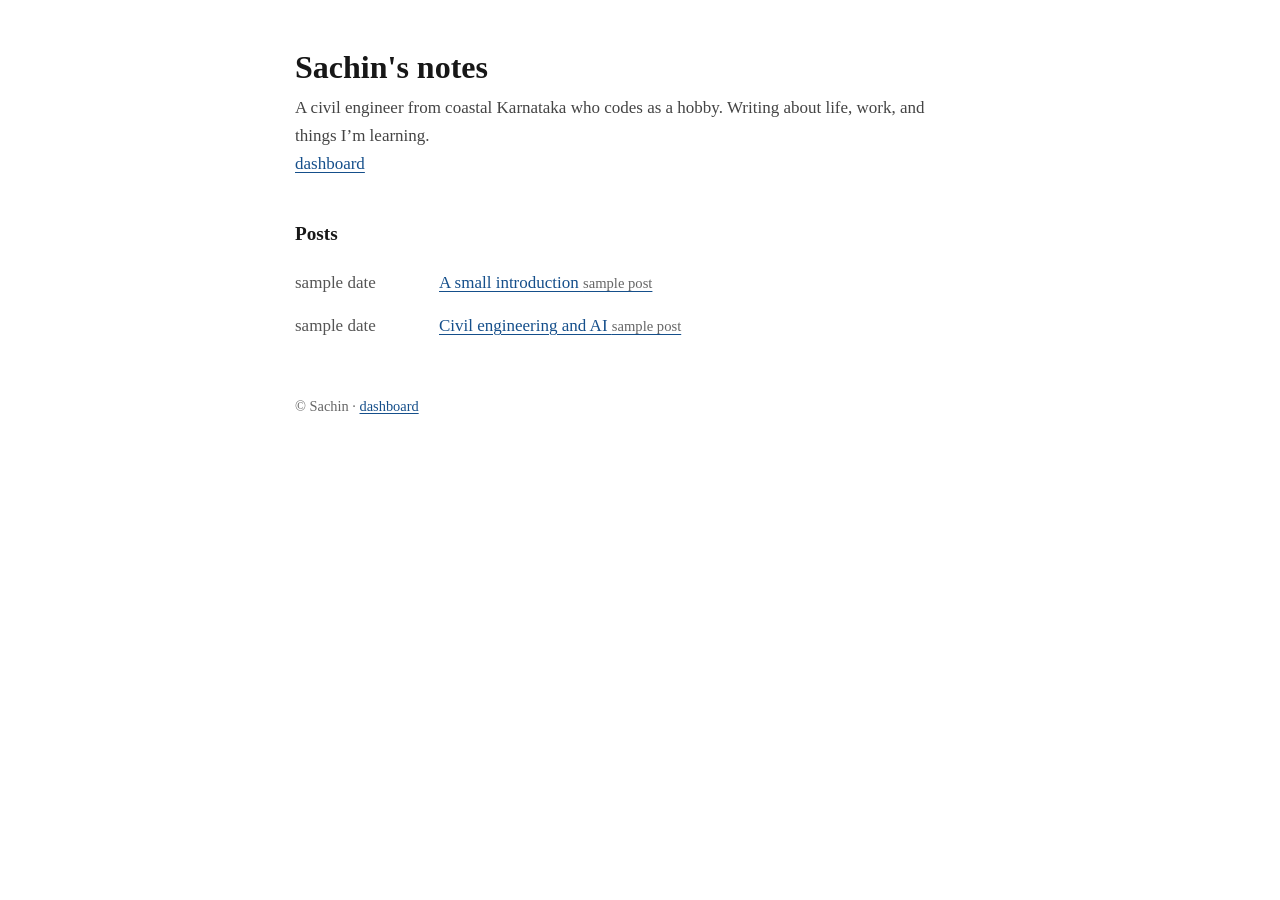
==== commit 916860ec: "Restyle site as minimal personal blog" ====
--- a/index.html
+++ b/index.html
@@ -1,514 +1,35 @@
-<!DOCTYPE html>
+<!doctype html>
 <html lang="en">
 <head>
-    <meta charset="UTF-8">
-    <meta name="viewport" content="width=device-width, initial-scale=1.0">
-    <title>Dashboard</title>
-    <style>
-        /* Apple uses San Francisco, we use Inter for a nearly identical premium feel */
-        @import url('https://fonts.googleapis.com/css2?family=Inter:wght@300;400;500;600;700;800&family=Space+Mono&display=swap');
-
-        * {
-            margin: 0;
-            padding: 0;
-            box-sizing: border-box;
-            font-family: 'Inter', -apple-system, BlinkMacSystemFont, sans-serif;
-            -webkit-font-smoothing: antialiased;
-        }
-
-        :root {
-            /* Apple's exact Dark Mode Colors */
-            --bg-main: #000000;
-            --bg-card: #1c1c1e;
-            --bg-card-hover: #2c2c2e;
-            --text-main: #f5f5f7;
-            --text-muted: #86868b;
-            --accent: #2997ff;
-            --success: #30d158;
-            --danger: #ff453a;
-            --border: rgba(255, 255, 255, 0.08);
-        }
-
-        body.light-mode {
-            --bg-main: #fbfbfd;
-            --bg-card: #ffffff;
-            --bg-card-hover: #f5f5f7;
-            --text-main: #1d1d1f;
-            --text-muted: #86868b;
-            --accent: #0071e3;
-            --border: rgba(0, 0, 0, 0.08);
-        }
-
-        body {
-            background-color: var(--bg-main);
-            color: var(--text-main);
-            min-height: 100vh;
-            display: flex;
-            flex-direction: column;
-            align-items: center;
-            justify-content: flex-start;
-            overflow-x: hidden;
-            transition: background-color 0.6s cubic-bezier(0.16, 1, 0.3, 1), color 0.6s cubic-bezier(0.16, 1, 0.3, 1);
-        }
-
-        /* Apple Blurred Header */
-        .header {
-            position: fixed;
-            top: 0;
-            width: 100%;
-            height: 52px;
-            display: flex;
-            justify-content: space-between;
-            align-items: center;
-            padding: 0 24px;
-            background: rgba(0, 0, 0, 0.72);
-            backdrop-filter: saturate(180%) blur(20px);
-            -webkit-backdrop-filter: saturate(180%) blur(20px);
-            z-index: 100;
-            border-bottom: 1px solid var(--border);
-            transition: background 0.4s ease;
-        }
-
-        body.light-mode .header { background: rgba(251, 251, 253, 0.72); }
-
-        .header-title {
-            font-weight: 600;
-            font-size: 1.15rem;
-            letter-spacing: -0.015em;
-        }
-
-        .theme-toggle {
-            background: none;
-            border: none;
-            color: var(--text-main);
-            font-size: 1.2rem;
-            cursor: pointer;
-            transition: transform 0.4s cubic-bezier(0.16, 1, 0.3, 1);
-        }
-
-        .theme-toggle:hover { transform: scale(1.1) rotate(15deg); }
-
-        /* Premium Spacing */
-        .container {
-            width: 100%;
-            max-width: 820px;
-            padding: 130px 20px 100px 20px;
-            display: flex;
-            flex-direction: column;
-            gap: 24px;
-        }
-
-        /* Hero Section with Apple Gradient */
-        .hero {
-            text-align: center;
-            margin-bottom: 30px;
-            opacity: 0;
-            transform: translateY(20px);
-            animation: fadeUp 1s cubic-bezier(0.16, 1, 0.3, 1) forwards;
-        }
-
-        @keyframes fadeUp {
-            to { opacity: 1; transform: translateY(0); }
-        }
-
-        .hero h1 {
-            font-size: clamp(2.8rem, 7vw, 4.2rem);
-            font-weight: 800;
-            letter-spacing: -0.045em;
-            line-height: 1.05;
-            background: linear-gradient(180deg, var(--text-main) 20%, var(--text-muted) 100%);
-            -webkit-background-clip: text;
-            -webkit-text-fill-color: transparent;
-            margin-bottom: 12px;
-        }
-
-        .hero p {
-            font-size: 1.2rem;
-            font-weight: 400;
-            letter-spacing: -0.01em;
-            color: var(--text-muted);
-            font-variant-numeric: tabular-nums;
-        }
-
-        /* Premium Cards (Spring Animations) */
-        .card {
-            background: var(--bg-card);
-            border-radius: 28px;
-            padding: 32px;
-            border: 1px solid var(--border);
-            transition: all 0.5s cubic-bezier(0.16, 1, 0.3, 1);
-            /* Instant visibility */
-            opacity: 1; 
-            transform: translateY(0);
-            box-shadow: 0 4px 20px rgba(0,0,0,0.02);
-        }
-
-        /* Apple Hover Effect (Scales up slightly and deepens shadow) */
-        .card:hover {
-            background: var(--bg-card-hover);
-            transform: scale(1.015) translateY(-4px);
-            box-shadow: 0 12px 30px rgba(0,0,0,0.15);
-        }
-
-        body.light-mode .card:hover {
-            box-shadow: 0 12px 30px rgba(0,0,0,0.06);
-        }
-
-        .card-header {
-            display: flex;
-            justify-content: space-between;
-            align-items: center;
-            margin-bottom: 16px;
-        }
-
-        .card-title {
-            font-size: 0.85rem;
-            font-weight: 600;
-            text-transform: uppercase;
-            letter-spacing: 0.06em;
-            color: var(--text-muted);
-        }
-
-        /* Massive Apple-Style Numbers */
-        .mono-value {
-            font-family: 'Space Mono', monospace;
-            font-size: clamp(1.8rem, 5vw, 2.8rem);
-            font-weight: 700;
-            letter-spacing: -0.04em;
-            color: var(--text-main);
-        }
-
-        .grid-2 { display: grid; grid-template-columns: 1fr 1fr; gap: 24px; }
-        @media (max-width: 600px) { .grid-2 { grid-template-columns: 1fr; } }
-
-        /* Premium Pill Buttons */
-        .btn {
-            background: rgba(128, 128, 128, 0.15);
-            color: var(--text-main);
-            border: none;
-            padding: 8px 18px;
-            border-radius: 30px;
-            font-size: 0.85rem;
-            font-weight: 500;
-            letter-spacing: -0.01em;
-            cursor: pointer;
-            transition: all 0.3s cubic-bezier(0.16, 1, 0.3, 1);
-        }
-
-        .btn:hover { 
-            background: rgba(128, 128, 128, 0.25);
-            transform: scale(1.05);
-        }
-
-        .btn:active {
-            transform: scale(0.95); /* Haptic click feel */
-        }
-
-        /* Progress Bars */
-        .progress-wrapper { margin-top: 15px; }
-        .progress-labels {
-            display: flex;
-            justify-content: space-between;
-            font-size: 0.85rem;
-            font-weight: 500;
-            color: var(--text-muted);
-            margin-bottom: 10px;
-        }
-
-        .progress-bg {
-            width: 100%; height: 8px;
-            background: rgba(128, 128, 128, 0.15);
-            border-radius: 10px; overflow: hidden;
-        }
-
-        .progress-fill {
-            height: 100%; width: 0%;
-            background: var(--text-main);
-            border-radius: 10px;
-            transition: width 1.2s cubic-bezier(0.16, 1, 0.3, 1);
-        }
-        .progress-fill.blue { background: var(--accent); }
-        .progress-fill.green { background: var(--success); }
-
-        /* Habit Tracker */
-        .habit-box {
-            display: flex; justify-content: space-between; align-items: center;
-            background: rgba(128, 128, 128, 0.06); padding: 20px; border-radius: 20px; margin-top: 12px;
-        }
-        .streak-flame { font-size: 1.6rem; margin-right: 12px; }
-
-        /* Input Row */
-        .input-row { display: flex; gap: 12px; margin-top: 12px; }
-        .input-row input {
-            flex: 1; min-width: 0;
-            background: rgba(128, 128, 128, 0.08);
-            border: 1px solid transparent;
-            padding: 16px 20px;
-            border-radius: 18px;
-            color: var(--text-main);
-            font-size: 1rem; font-weight: 500;
-            letter-spacing: -0.01em;
-            outline: none; transition: all 0.3s cubic-bezier(0.16, 1, 0.3, 1);
-        }
-        .input-row input:focus { 
-            border-color: var(--accent); 
-            background: transparent; 
-            box-shadow: 0 0 0 4px rgba(41, 151, 255, 0.15); /* Apple Focus Ring */
-        }
-        .input-row button {
-            background: var(--text-main); color: var(--bg-main); 
-            border: none; padding: 0 24px; border-radius: 18px;
-            font-size: 1rem; font-weight: 600; cursor: pointer;
-            flex-shrink: 0; transition: all 0.3s cubic-bezier(0.16, 1, 0.3, 1);
-        }
-        .input-row button:hover { opacity: 0.9; transform: scale(1.02); }
-        .input-row button:active { transform: scale(0.98); }
-
-        /* Task List */
-        #bucket-list { list-style: none; margin-top: 20px; display: flex; flex-direction: column; gap: 12px; }
-        #bucket-list li {
-            display: flex; justify-content: space-between; align-items: center;
-            padding: 16px 20px; background: rgba(128, 128, 128, 0.04);
-            border-radius: 18px; animation: slideUp 0.5s cubic-bezier(0.16, 1, 0.3, 1) forwards;
-        }
-        @keyframes slideUp { from { opacity: 0; transform: translateY(15px); } to { opacity: 1; transform: translateY(0); } }
-        #bucket-list li.completed span { text-decoration: line-through; color: var(--text-muted); }
-        .task-actions button { 
-            background: none; border: none; cursor: pointer; font-size: 1.2rem; 
-            transition: transform 0.2s cubic-bezier(0.16, 1, 0.3, 1);
-        }
-        .task-actions button:hover { transform: scale(1.2); }
-        .btn-complete { color: var(--success); }
-        .btn-delete { color: var(--danger); }
-
-    </style>
+  <meta charset="utf-8">
+  <meta name="viewport" content="width=device-width, initial-scale=1">
+  <meta name="description" content="Notes and stories by Sachin.">
+  <title>Sachin's notes</title>
+  <link rel="stylesheet" href="style.css">
 </head>
 <body>
+  <main class="page">
+    <header class="site-header">
+      <h1><a href="index.html">Sachin's notes</a></h1>
+      <p class="about">A civil engineer from coastal Karnataka who codes as a hobby. Writing about life, work, and things I’m learning.</p>
+      <nav class="site-nav" aria-label="Main navigation"><a href="/dashboard/">dashboard</a></nav>
+    </header>
 
-    <div class="header">
-        <div class="header-title">Sachin</div>
-        <button class="theme-toggle" id="theme-btn" onclick="toggleTheme()">🌙</button>
-    </div>
+    <section aria-labelledby="posts-heading">
+      <h2 id="posts-heading">Posts</h2>
+      <ul class="post-list">
+        <li>
+          <time>sample date</time>
+          <a href="posts/a-small-introduction.html">A small introduction <span class="sample-label">sample post</span></a>
+        </li>
+        <li>
+          <time>sample date</time>
+          <a href="posts/civil-engineering-and-ai.html">Civil engineering and AI <span class="sample-label">sample post</span></a>
+        </li>
+      </ul>
+    </section>
 
-    <div class="container">
-        <div class="hero">
-            <h1 id="greeting">Hello, Sachin.</h1>
-            <p id="live-clock">Loading...</p>
-        </div>
-
-        <div class="grid-2">
-            <div class="card">
-                <div class="card-header">
-                    <div class="card-title">Current Age</div>
-                    <button class="btn" onclick="toggleAgeFormat()">Switch</button>
-                </div>
-                <div class="mono-value" id="age-display">0</div>
-            </div>
-            <div class="card">
-                <div class="card-header">
-                    <div class="card-title">Years Remaining</div>
-                </div>
-                <div class="mono-value" id="remaining-display">0</div>
-            </div>
-        </div>
-
-        <div class="card">
-            <div class="card-header">
-                <div class="card-title">Next Birthday</div>
-            </div>
-            <div class="mono-value" id="birthday-countdown">Calculating...</div>
-        </div>
-
-        <div class="card">
-            <div class="progress-wrapper" style="margin-top: 0;">
-                <div class="progress-labels">
-                    <span>Life Progress</span>
-                    <span id="life-percent">0%</span>
-                </div>
-                <div class="progress-bg">
-                    <div class="progress-fill blue" id="life-progress-fill"></div>
-                </div>
-            </div>
-
-            <div class="progress-wrapper" style="margin-top: 28px;">
-                <div class="progress-labels">
-                    <span>Today's Progress</span>
-                    <span id="day-percent">0%</span>
-                </div>
-                <div class="progress-bg">
-                    <div class="progress-fill green" id="day-progress-fill"></div>
-                </div>
-            </div>
-        </div>
-
-        <div class="card">
-            <div class="card-header">
-                <div class="card-title">Daily Habit Streak</div>
-            </div>
-            <div class="habit-box">
-                <div>
-                    <span class="streak-flame">🔥</span>
-                    <strong id="streak-count">0</strong> Day Streak
-                </div>
-                <button class="btn" style="background: var(--success); color: #000; font-weight: 600;" onclick="logHabit()">Log Today</button>
-            </div>
-        </div>
-
-        <div class="card">
-            <div class="card-header">
-                <div class="card-title">Bucket List</div>
-            </div>
-            <div class="input-row">
-                <input type="text" id="task-input" placeholder="Add a life goal..." maxlength="40">
-                <button onclick="addTask()">Add</button>
-            </div>
-            <ul id="bucket-list"></ul>
-        </div>
-        
-    </div>
-
-    <script>
-        const birthDate = new Date(1998, 10, 27, 20, 15, 0); 
-        const expectedLifespanYears = 80;
-        let showSeconds = false;
-
-        function toggleAgeFormat() {
-            showSeconds = !showSeconds;
-            updateDashboard();
-        }
-
-        function updateDashboard() {
-            const now = new Date();
-            
-            // DYNAMIC GREETING
-            const hour = now.getHours();
-            let greeting = "Hello, Sachin.";
-            if (hour < 12) greeting = "Good Morning, Sachin.";
-            else if (hour < 18) greeting = "Good Afternoon, Sachin.";
-            else greeting = "Good Evening, Sachin.";
-            document.getElementById('greeting').innerText = greeting;
-
-            // CLOCK
-            document.getElementById('live-clock').innerText = now.toLocaleTimeString([], { hour: '2-digit', minute: '2-digit', second: '2-digit' });
-
-            // AGE CALCULATIONS
-            const msSinceBirth = now - birthDate;
-            const yearsSinceBirth = msSinceBirth / (1000 * 60 * 60 * 24 * 365.25);
-            const yearsRemaining = expectedLifespanYears - yearsSinceBirth;
-            const secondsLived = Math.floor(msSinceBirth / 1000);
-
-            if (showSeconds) {
-                document.getElementById('age-display').innerText = secondsLived.toLocaleString();
-            } else {
-                document.getElementById('age-display').innerText = yearsSinceBirth.toFixed(8);
-            }
-
-            document.getElementById('remaining-display').innerText = yearsRemaining.toFixed(8);
-
-            // PROGRESS BARS
-            const lifePercent = (yearsSinceBirth / expectedLifespanYears) * 100;
-            document.getElementById('life-progress-fill').style.width = lifePercent + "%";
-            document.getElementById('life-percent').innerText = lifePercent.toFixed(2) + "%";
-
-            const startOfDay = new Date(now.getFullYear(), now.getMonth(), now.getDate());
-            const endOfDay = new Date(startOfDay.getTime() + 24 * 60 * 60 * 1000);
-            const dayPercent = ((now - startOfDay) / (endOfDay - startOfDay)) * 100;
-            document.getElementById('day-progress-fill').style.width = dayPercent + "%";
-            document.getElementById('day-percent').innerText = dayPercent.toFixed(2) + "%";
-
-            // BIRTHDAY
-            let nextBirthday = new Date(now.getFullYear(), 10, 27, 20, 15, 0);
-            if (now > nextBirthday) nextBirthday.setFullYear(now.getFullYear() + 1);
-            const diff = nextBirthday - now;
-            const days = Math.floor(diff / (1000 * 60 * 60 * 24));
-            const hours = Math.floor((diff / (1000 * 60 * 60)) % 24);
-            const mins = Math.floor((diff / (1000 * 60)) % 60);
-            const secs = Math.floor((diff / 1000) % 60);
-            document.getElementById('birthday-countdown').innerText = `${days}d ${hours}h ${mins}m ${secs}s`;
-        }
-
-        // BUCKET LIST LOGIC
-        const taskInput = document.getElementById('task-input');
-        const bucketList = document.getElementById('bucket-list');
-        let tasks = JSON.parse(localStorage.getItem('sachinTasks')) || [];
-
-        function saveTasks() {
-            localStorage.setItem('sachinTasks', JSON.stringify(tasks));
-            renderTasks();
-        }
-
-        function addTask() {
-            const text = taskInput.value.trim();
-            if (text === '') return;
-            tasks.push({ id: Date.now(), text: text, completed: false });
-            taskInput.value = '';
-            saveTasks();
-        }
-
-        function toggleTask(id) {
-            tasks = tasks.map(task => task.id === id ? { ...task, completed: !task.completed } : task);
-            saveTasks();
-        }
-
-        function deleteTask(id) {
-            tasks = tasks.filter(task => task.id !== id);
-            saveTasks();
-        }
-
-        function renderTasks() {
-            bucketList.innerHTML = '';
-            tasks.forEach(task => {
-                const li = document.createElement('li');
-                if (task.completed) li.classList.add('completed');
-                li.innerHTML = `
-                    <span style="font-weight: 500;">${task.text}</span>
-                    <div class="task-actions">
-                        <button class="btn-complete" onclick="toggleTask(${task.id})">✔</button>
-                        <button class="btn-delete" onclick="deleteTask(${task.id})">✖</button>
-                    </div>
-                `;
-                bucketList.appendChild(li);
-            });
-        }
-        taskInput.addEventListener('keypress', e => { if (e.key === 'Enter') addTask(); });
-
-        // HABIT TRACKER
-        let streakData = JSON.parse(localStorage.getItem('sachinHabit')) || { streak: 0, lastDate: null };
-        
-        function updateStreakUI() {
-            document.getElementById('streak-count').innerText = streakData.streak;
-        }
-
-        function logHabit() {
-            const today = new Date().toDateString();
-            if (streakData.lastDate === today) {
-                alert("You already logged your habit for today! Come back tomorrow.");
-                return;
-            }
-            
-            const yesterday = new Date();
-            yesterday.setDate(yesterday.getDate() - 1);
-            
-            if (streakData.lastDate === yesterday.toDateString()) {
-                streakData.streak++;
-            } else {
-                streakData.streak = 1; 
-            }
-            
-            streakData.lastDate = today;
-            localStorage.setItem('sachinHabit', JSON.stringify(streakData));
-            updateStreakUI();
-        }
-
-        function toggleTheme() {
-            document.body.classList.toggle('light-mode');
-            document.getElementById('theme-btn').innerText = document.body.classList.contains('light-mode') ? '☀️' : '🌙';
-        }
-
-        renderTasks();
-        updateStreakUI();
-        updateDashboard();
-        setInterval(updateDashboard, 1000); 
-    </script>
+    <footer><p>© Sachin · <a href="/dashboard/">dashboard</a></p></footer>
+  </main>
 </body>
 </html>
--- a/style.css
+++ b/style.css
@@ -0,0 +1,45 @@
+* { box-sizing: border-box; }
+
+html { background: #fff; color: #171717; }
+
+body {
+  margin: 0;
+  font-family: Georgia, "Times New Roman", serif;
+  font-size: 17px;
+  line-height: 1.65;
+}
+
+a { color: #154f8b; text-decoration: underline; text-underline-offset: 0.15em; }
+a:hover { color: #0b2e50; }
+a:focus-visible { outline: 2px solid currentColor; outline-offset: 3px; }
+
+.page {
+  width: min(100% - 2.5rem, 690px);
+  margin: 3rem auto 4rem;
+}
+
+.site-header { margin-bottom: 2.5rem; }
+.site-header h1 { margin: 0 0 0.45rem; font-size: 2rem; line-height: 1.2; }
+.site-header h1 a { color: inherit; text-decoration: none; }
+.about { max-width: 40rem; margin: 0; color: #444; }
+
+h2 { margin: 0 0 0.8rem; font-size: 1.2rem; }
+.post-list { margin: 0; padding: 0; list-style: none; }
+.post-list li { display: grid; grid-template-columns: 8.5rem 1fr; gap: 0.5rem; padding: 0.45rem 0; }
+.post-list time { color: #555; }
+.sample-label { color: #666; font-size: 0.86em; }
+
+footer { margin-top: 3rem; color: #666; font-size: 0.9rem; }
+footer p { margin: 0; }
+
+.article-nav { margin-bottom: 2rem; }
+.article h1 { margin: 0 0 0.25rem; font-size: 2rem; line-height: 1.2; }
+.article time { display: block; margin-bottom: 1.8rem; color: #555; }
+.article p { max-width: 42rem; }
+.article .sample-note { padding: 0.65rem 0.8rem; border-left: 2px solid #aaa; color: #555; font-size: 0.92rem; }
+
+@media (max-width: 520px) {
+  .page { width: min(100% - 2rem, 690px); margin-top: 2rem; }
+  .post-list li { grid-template-columns: 1fr; gap: 0; padding: 0.7rem 0; }
+  .post-list time { font-size: 0.92rem; }
+}
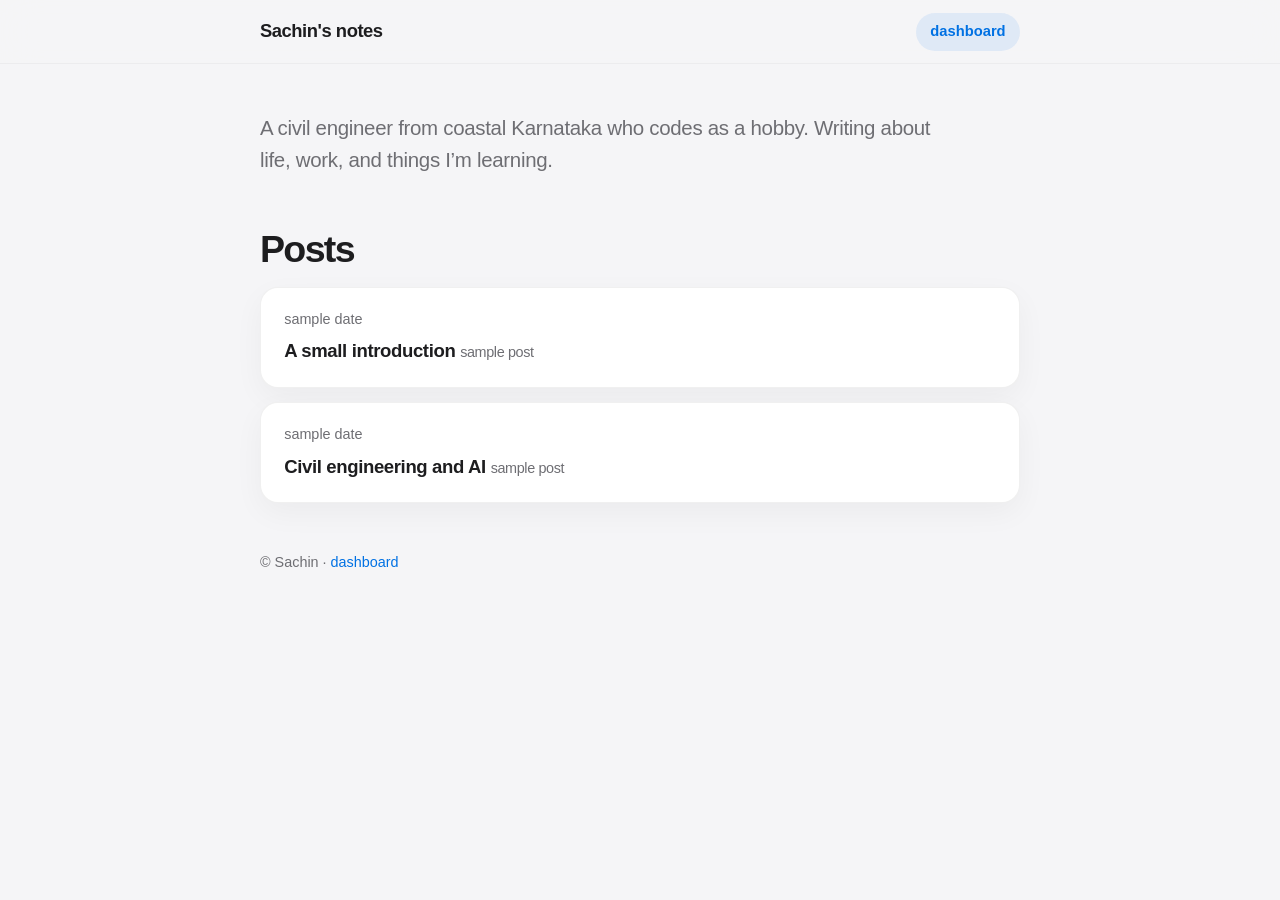
==== commit 70f5b554: "Restyle blog with Apple-inspired design" ====
--- a/index.html
+++ b/index.html
@@ -11,9 +11,9 @@
   <main class="page">
     <header class="site-header">
       <h1><a href="index.html">Sachin's notes</a></h1>
-      <p class="about">A civil engineer from coastal Karnataka who codes as a hobby. Writing about life, work, and things I’m learning.</p>
       <nav class="site-nav" aria-label="Main navigation"><a href="/dashboard/">dashboard</a></nav>
     </header>
+    <p class="about">A civil engineer from coastal Karnataka who codes as a hobby. Writing about life, work, and things I’m learning.</p>
 
     <section aria-labelledby="posts-heading">
       <h2 id="posts-heading">Posts</h2>
--- a/style.css
+++ b/style.css
@@ -1,45 +1,136 @@
 * { box-sizing: border-box; }
 
-html { background: #fff; color: #171717; }
+:root {
+  color-scheme: light;
+  --page: #f5f5f7;
+  --surface: #fff;
+  --text: #1d1d1f;
+  --muted: #6e6e73;
+  --blue: #0071e3;
+  --border: rgba(0, 0, 0, 0.06);
+  --shadow: 0 10px 30px rgba(0, 0, 0, 0.045);
+}
+
+html {
+  background: var(--page);
+  color: var(--text);
+  scroll-behavior: smooth;
+  -webkit-text-size-adjust: 100%;
+}
 
 body {
   margin: 0;
-  font-family: Georgia, "Times New Roman", serif;
+  font-family: -apple-system, BlinkMacSystemFont, "SF Pro Display", "Helvetica Neue", Arial, sans-serif;
   font-size: 17px;
   line-height: 1.65;
+  -webkit-font-smoothing: antialiased;
+  text-rendering: optimizeLegibility;
 }
 
-a { color: #154f8b; text-decoration: underline; text-underline-offset: 0.15em; }
-a:hover { color: #0b2e50; }
-a:focus-visible { outline: 2px solid currentColor; outline-offset: 3px; }
+a {
+  color: var(--blue);
+  text-decoration: none;
+  transition: color 0.2s ease, opacity 0.2s ease, background-color 0.2s ease, transform 0.2s ease;
+}
+a:hover { color: #005bb5; }
+a:focus-visible { outline: 3px solid rgba(0, 113, 227, 0.35); outline-offset: 4px; border-radius: 4px; }
 
 .page {
-  width: min(100% - 2.5rem, 690px);
-  margin: 3rem auto 4rem;
+  width: min(100% - 2.5rem, 760px);
+  margin: 0 auto;
+  padding: 112px 0 64px;
 }
 
-.site-header { margin-bottom: 2.5rem; }
-.site-header h1 { margin: 0 0 0.45rem; font-size: 2rem; line-height: 1.2; }
-.site-header h1 a { color: inherit; text-decoration: none; }
-.about { max-width: 40rem; margin: 0; color: #444; }
+.site-header {
+  position: fixed;
+  z-index: 10;
+  inset: 0 0 auto;
+  min-height: 64px;
+  padding: 0 max(1.25rem, calc((100vw - 760px) / 2));
+  display: flex;
+  align-items: center;
+  justify-content: space-between;
+  gap: 1rem;
+  background: rgba(245, 245, 247, 0.78);
+  border-bottom: 1px solid rgba(0, 0, 0, 0.04);
+  -webkit-backdrop-filter: saturate(180%) blur(18px);
+  backdrop-filter: saturate(180%) blur(18px);
+}
 
-h2 { margin: 0 0 0.8rem; font-size: 1.2rem; }
-.post-list { margin: 0; padding: 0; list-style: none; }
-.post-list li { display: grid; grid-template-columns: 8.5rem 1fr; gap: 0.5rem; padding: 0.45rem 0; }
-.post-list time { color: #555; }
-.sample-label { color: #666; font-size: 0.86em; }
+.site-header h1 { margin: 0; font-size: 1.15rem; line-height: 1.2; font-weight: 650; letter-spacing: -0.025em; }
+.site-header h1 a { color: var(--text); }
+.site-nav a, .article-nav a {
+  display: inline-flex;
+  align-items: center;
+  min-height: 38px;
+  padding: 0.35rem 0.9rem;
+  border-radius: 999px;
+  background: rgba(0, 113, 227, 0.09);
+  font-size: 0.92rem;
+  font-weight: 550;
+}
+.site-nav a:hover, .article-nav a:hover { background: rgba(0, 113, 227, 0.15); transform: translateY(-1px); }
 
-footer { margin-top: 3rem; color: #666; font-size: 0.9rem; }
+.about {
+  max-width: 44rem;
+  margin: 0 0 3.25rem;
+  color: var(--muted);
+  font-size: clamp(1.08rem, 2.4vw, 1.28rem);
+  line-height: 1.55;
+  letter-spacing: -0.015em;
+}
+
+h2 {
+  margin: 0 0 1.1rem;
+  font-size: clamp(1.8rem, 4vw, 2.35rem);
+  line-height: 1.12;
+  letter-spacing: -0.045em;
+  font-weight: 700;
+}
+.post-list { margin: 0; padding: 0; list-style: none; display: grid; gap: 0.9rem; }
+.post-list li {
+  display: flex;
+  flex-direction: column;
+  gap: 0.28rem;
+  padding: 1.25rem 1.45rem;
+  border: 1px solid var(--border);
+  border-radius: 18px;
+  background: var(--surface);
+  box-shadow: var(--shadow);
+  transition: transform 0.2s ease, box-shadow 0.2s ease, border-color 0.2s ease;
+}
+.post-list li:hover { transform: translateY(-2px); box-shadow: 0 14px 34px rgba(0, 0, 0, 0.075); border-color: rgba(0, 113, 227, 0.12); }
+.post-list li > a { color: var(--text); font-size: 1.16rem; font-weight: 620; letter-spacing: -0.02em; }
+.post-list li > a:hover { color: var(--blue); }
+.post-list time, .sample-label { color: var(--muted); font-size: 0.9rem; }
+.sample-label { font-weight: 450; }
+
+footer { margin-top: 3rem; color: var(--muted); font-size: 0.9rem; }
 footer p { margin: 0; }
 
-.article-nav { margin-bottom: 2rem; }
-.article h1 { margin: 0 0 0.25rem; font-size: 2rem; line-height: 1.2; }
-.article time { display: block; margin-bottom: 1.8rem; color: #555; }
-.article p { max-width: 42rem; }
-.article .sample-note { padding: 0.65rem 0.8rem; border-left: 2px solid #aaa; color: #555; font-size: 0.92rem; }
+.article-nav { display: flex; gap: 0.45rem; align-items: center; margin-bottom: 2rem; color: var(--muted); }
+.article {
+  padding: clamp(1.4rem, 5vw, 2.5rem);
+  border: 1px solid var(--border);
+  border-radius: 22px;
+  background: var(--surface);
+  box-shadow: var(--shadow);
+}
+.article h1 { margin: 0 0 0.35rem; font-size: clamp(2.1rem, 7vw, 3.2rem); line-height: 1.08; letter-spacing: -0.055em; font-weight: 740; }
+.article time { display: block; margin-bottom: 1.8rem; color: var(--muted); }
+.article p { max-width: 42rem; margin: 0 0 1.1rem; }
+.article p:last-child { margin-bottom: 0; }
+.article .sample-note { padding: 0.9rem 1rem; border-radius: 12px; background: #f5f5f7; color: var(--muted); font-size: 0.92rem; }
 
 @media (max-width: 520px) {
-  .page { width: min(100% - 2rem, 690px); margin-top: 2rem; }
-  .post-list li { grid-template-columns: 1fr; gap: 0; padding: 0.7rem 0; }
-  .post-list time { font-size: 0.92rem; }
+  .page { width: min(100% - 2rem, 760px); padding-top: 94px; }
+  .site-header { min-height: 58px; padding-inline: 1rem; }
+  .about { margin-bottom: 2.5rem; }
+  .post-list li { padding: 1.1rem 1.15rem; }
+  .article-nav { margin-bottom: 1.3rem; }
+  .article { border-radius: 18px; }
 }
+
+@media (prefers-reduced-motion: reduce) {
+  *, *::before, *::after { scroll-behavior: auto !important; transition-duration: 0.01ms !important; animation-duration: 0.01ms !important; animation-iteration-count: 1 !important; }
+}
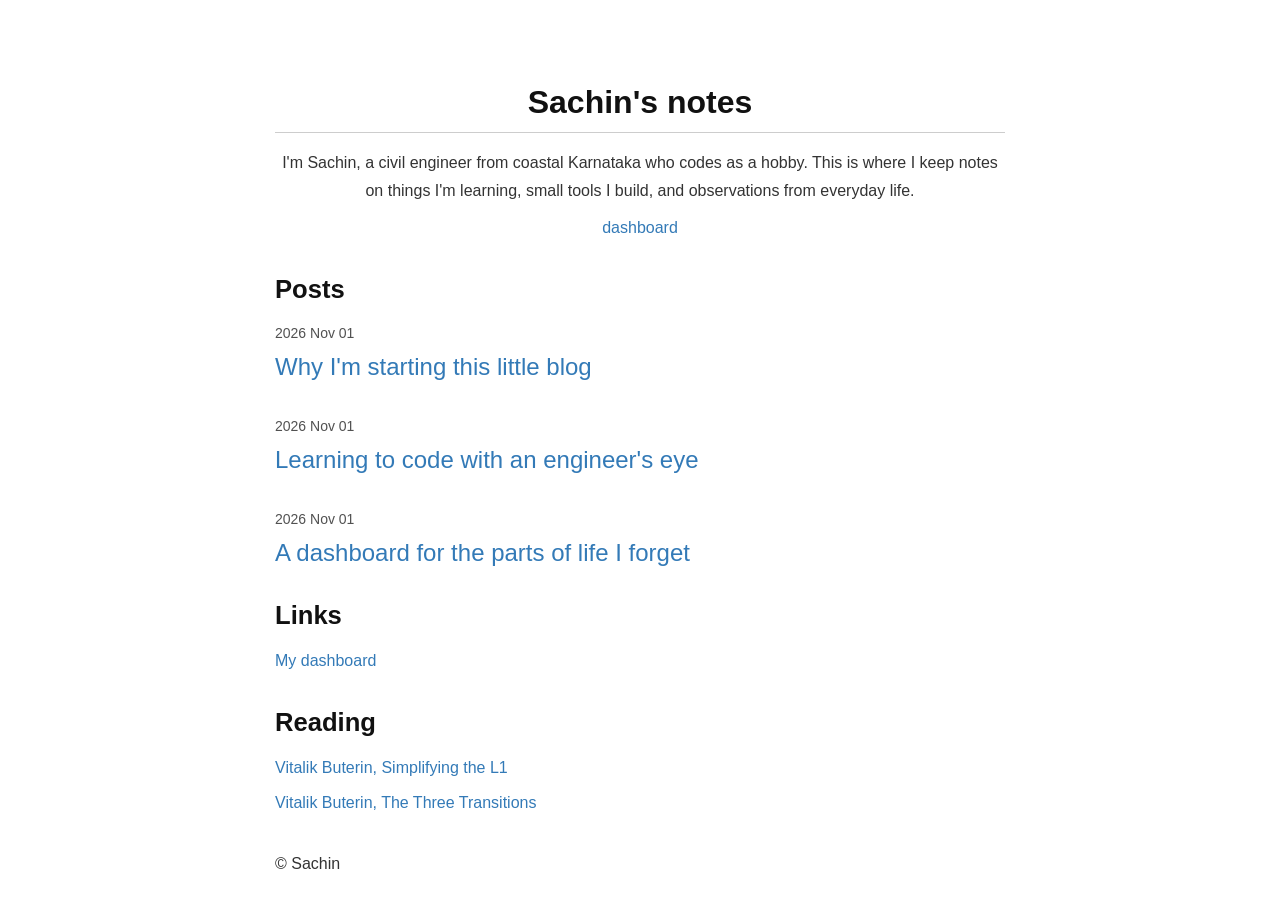
==== commit 7705ba25: "Personalize blog with original posts" ====
--- a/index.html
+++ b/index.html
@@ -3,7 +3,7 @@
 <head>
   <meta charset="utf-8">
   <meta name="viewport" content="width=device-width, initial-scale=1">
-  <meta name="description" content="Notes and stories by Sachin.">
+  <meta name="description" content="Notes from Sachin, a civil engineer from coastal Karnataka who likes to code.">
   <title>Sachin's notes</title>
   <link rel="stylesheet" href="style.css">
 </head>
@@ -11,25 +11,44 @@
   <main class="page">
     <header class="site-header">
       <h1><a href="index.html">Sachin's notes</a></h1>
+      <p class="about">I'm Sachin, a civil engineer from coastal Karnataka who codes as a hobby. This is where I keep notes on things I'm learning, small tools I build, and observations from everyday life.</p>
       <nav class="site-nav" aria-label="Main navigation"><a href="/dashboard/">dashboard</a></nav>
     </header>
-    <p class="about">A civil engineer from coastal Karnataka who codes as a hobby. Writing about life, work, and things I’m learning.</p>
 
     <section aria-labelledby="posts-heading">
       <h2 id="posts-heading">Posts</h2>
       <ul class="post-list">
         <li>
-          <time>sample date</time>
-          <a href="posts/a-small-introduction.html">A small introduction <span class="sample-label">sample post</span></a>
+          <time datetime="2026-11-01">2026 Nov 01</time>
+          <a href="posts/a-small-introduction.html">Why I'm starting this little blog</a>
         </li>
         <li>
-          <time>sample date</time>
-          <a href="posts/civil-engineering-and-ai.html">Civil engineering and AI <span class="sample-label">sample post</span></a>
+          <time datetime="2026-11-01">2026 Nov 01</time>
+          <a href="posts/civil-engineering-and-ai.html">Learning to code with an engineer's eye</a>
+        </li>
+        <li>
+          <time datetime="2026-11-01">2026 Nov 01</time>
+          <a href="posts/a-life-dashboard.html">A dashboard for the parts of life I forget</a>
         </li>
       </ul>
     </section>
 
-    <footer><p>© Sachin · <a href="/dashboard/">dashboard</a></p></footer>
+    <section aria-labelledby="links-heading">
+      <h2 id="links-heading">Links</h2>
+      <ul class="link-list">
+        <li><a href="/dashboard/">My dashboard</a></li>
+      </ul>
+    </section>
+
+    <section aria-labelledby="reading-heading">
+      <h2 id="reading-heading">Reading</h2>
+      <ul class="link-list">
+        <li><a href="https://vitalik.eth.limo/general/2025/05/03/simplel1.html">Vitalik Buterin, Simplifying the L1</a></li>
+        <li><a href="https://vitalik.eth.limo/general/2023/06/09/three_transitions.html">Vitalik Buterin, The Three Transitions</a></li>
+      </ul>
+    </section>
+
+    <footer><p>© Sachin</p></footer>
   </main>
 </body>
 </html>
--- a/style.css
+++ b/style.css
@@ -1,136 +1,139 @@
-* { box-sizing: border-box; }
-
-:root {
-  color-scheme: light;
-  --page: #f5f5f7;
-  --surface: #fff;
-  --text: #1d1d1f;
-  --muted: #6e6e73;
-  --blue: #0071e3;
-  --border: rgba(0, 0, 0, 0.06);
-  --shadow: 0 10px 30px rgba(0, 0, 0, 0.045);
+* {
+  box-sizing: border-box;
 }
 
 html {
-  background: var(--page);
-  color: var(--text);
-  scroll-behavior: smooth;
+  background: #fff;
+  color: #333;
   -webkit-text-size-adjust: 100%;
 }
 
 body {
   margin: 0;
-  font-family: -apple-system, BlinkMacSystemFont, "SF Pro Display", "Helvetica Neue", Arial, sans-serif;
-  font-size: 17px;
-  line-height: 1.65;
-  -webkit-font-smoothing: antialiased;
-  text-rendering: optimizeLegibility;
+  font-family: Arial, Helvetica, sans-serif;
+  font-size: 16px;
+  line-height: 1.8;
+  background: #fff;
+  color: #333;
 }
 
 a {
-  color: var(--blue);
+  color: #337ab7;
   text-decoration: none;
-  transition: color 0.2s ease, opacity 0.2s ease, background-color 0.2s ease, transform 0.2s ease;
 }
-a:hover { color: #005bb5; }
-a:focus-visible { outline: 3px solid rgba(0, 113, 227, 0.35); outline-offset: 4px; border-radius: 4px; }
+
+a:hover,
+a:focus {
+  text-decoration: underline;
+}
 
 .page {
-  width: min(100% - 2.5rem, 760px);
+  width: min(100% - 30px, 760px);
   margin: 0 auto;
-  padding: 112px 0 64px;
+  padding: 40px 15px;
 }
 
 .site-header {
-  position: fixed;
-  z-index: 10;
-  inset: 0 0 auto;
-  min-height: 64px;
-  padding: 0 max(1.25rem, calc((100vw - 760px) / 2));
-  display: flex;
-  align-items: center;
-  justify-content: space-between;
-  gap: 1rem;
-  background: rgba(245, 245, 247, 0.78);
-  border-bottom: 1px solid rgba(0, 0, 0, 0.04);
-  -webkit-backdrop-filter: saturate(180%) blur(18px);
-  backdrop-filter: saturate(180%) blur(18px);
+  text-align: center;
 }
 
-.site-header h1 { margin: 0; font-size: 1.15rem; line-height: 1.2; font-weight: 650; letter-spacing: -0.025em; }
-.site-header h1 a { color: var(--text); }
-.site-nav a, .article-nav a {
-  display: inline-flex;
-  align-items: center;
-  min-height: 38px;
-  padding: 0.35rem 0.9rem;
-  border-radius: 999px;
-  background: rgba(0, 113, 227, 0.09);
-  font-size: 0.92rem;
-  font-weight: 550;
+.site-header h1 {
+  margin: 42px 0 0.5rem;
+  padding-bottom: 0.3em;
+  border-bottom: 1px solid #cdcdcd;
+  color: #111;
+  font-size: 2rem;
+  font-weight: 600;
+  line-height: 1.25;
 }
-.site-nav a:hover, .article-nav a:hover { background: rgba(0, 113, 227, 0.15); transform: translateY(-1px); }
+
+.site-header h1 a {
+  color: inherit;
+}
+
+.site-nav {
+  margin: 0.5rem 0 1.25rem;
+}
 
 .about {
-  max-width: 44rem;
-  margin: 0 0 3.25rem;
-  color: var(--muted);
-  font-size: clamp(1.08rem, 2.4vw, 1.28rem);
-  line-height: 1.55;
-  letter-spacing: -0.015em;
+  margin: 1rem 0 0.5rem;
 }
 
 h2 {
-  margin: 0 0 1.1rem;
-  font-size: clamp(1.8rem, 4vw, 2.35rem);
-  line-height: 1.12;
-  letter-spacing: -0.045em;
-  font-weight: 700;
+  margin: 1.2em 0 0.6em;
+  color: #111;
+  font-size: 1.6rem;
+  line-height: 1.25;
 }
-.post-list { margin: 0; padding: 0; list-style: none; display: grid; gap: 0.9rem; }
+
+.post-list,
+.link-list {
+  margin: 0;
+  padding: 0;
+  list-style: none;
+}
+
 .post-list li {
-  display: flex;
-  flex-direction: column;
-  gap: 0.28rem;
-  padding: 1.25rem 1.45rem;
-  border: 1px solid var(--border);
-  border-radius: 18px;
-  background: var(--surface);
-  box-shadow: var(--shadow);
-  transition: transform 0.2s ease, box-shadow 0.2s ease, border-color 0.2s ease;
+  margin-bottom: 30px;
 }
-.post-list li:hover { transform: translateY(-2px); box-shadow: 0 14px 34px rgba(0, 0, 0, 0.075); border-color: rgba(0, 113, 227, 0.12); }
-.post-list li > a { color: var(--text); font-size: 1.16rem; font-weight: 620; letter-spacing: -0.02em; }
-.post-list li > a:hover { color: var(--blue); }
-.post-list time, .sample-label { color: var(--muted); font-size: 0.9rem; }
-.sample-label { font-weight: 450; }
 
-footer { margin-top: 3rem; color: var(--muted); font-size: 0.9rem; }
-footer p { margin: 0; }
+.post-list time {
+  display: block;
+  color: #515151;
+  font-size: 14px;
+}
 
-.article-nav { display: flex; gap: 0.45rem; align-items: center; margin-bottom: 2rem; color: var(--muted); }
-.article {
-  padding: clamp(1.4rem, 5vw, 2.5rem);
-  border: 1px solid var(--border);
-  border-radius: 22px;
-  background: var(--surface);
-  box-shadow: var(--shadow);
+.post-list li > a {
+  display: block;
+  margin-top: 4px;
+  color: #337ab7;
+  font-size: 24px;
+  font-weight: 400;
+  line-height: 1.4;
 }
-.article h1 { margin: 0 0 0.35rem; font-size: clamp(2.1rem, 7vw, 3.2rem); line-height: 1.08; letter-spacing: -0.055em; font-weight: 740; }
-.article time { display: block; margin-bottom: 1.8rem; color: var(--muted); }
-.article p { max-width: 42rem; margin: 0 0 1.1rem; }
-.article p:last-child { margin-bottom: 0; }
-.article .sample-note { padding: 0.9rem 1rem; border-radius: 12px; background: #f5f5f7; color: var(--muted); font-size: 0.92rem; }
+
+.link-list li {
+  margin-bottom: 0.35rem;
+}
+
+footer {
+  margin-top: 2rem;
+}
+
+footer p {
+  margin: 0;
+}
+
+.article-nav {
+  margin: 0.5rem 0 1.25rem;
+}
+
+.article h1 {
+  margin: 1rem 0 0.3rem;
+  color: #111;
+  font-size: 2rem;
+  font-weight: 600;
+  line-height: 1.25;
+}
+
+.article time {
+  display: block;
+  margin-bottom: 1.2rem;
+  color: #515151;
+  font-size: 14px;
+}
+
+.article p {
+  margin: 0 0 1rem;
+}
 
 @media (max-width: 520px) {
-  .page { width: min(100% - 2rem, 760px); padding-top: 94px; }
-  .site-header { min-height: 58px; padding-inline: 1rem; }
-  .about { margin-bottom: 2.5rem; }
-  .post-list li { padding: 1.1rem 1.15rem; }
-  .article-nav { margin-bottom: 1.3rem; }
-  .article { border-radius: 18px; }
+  .page {
+    width: 100%;
+    padding: 24px 20px 40px;
+  }
+
+  .post-list li > a {
+    font-size: 21px;
+  }
 }
-
-@media (prefers-reduced-motion: reduce) {
-  *, *::before, *::after { scroll-behavior: auto !important; transition-duration: 0.01ms !important; animation-duration: 0.01ms !important; animation-iteration-count: 1 !important; }
-}
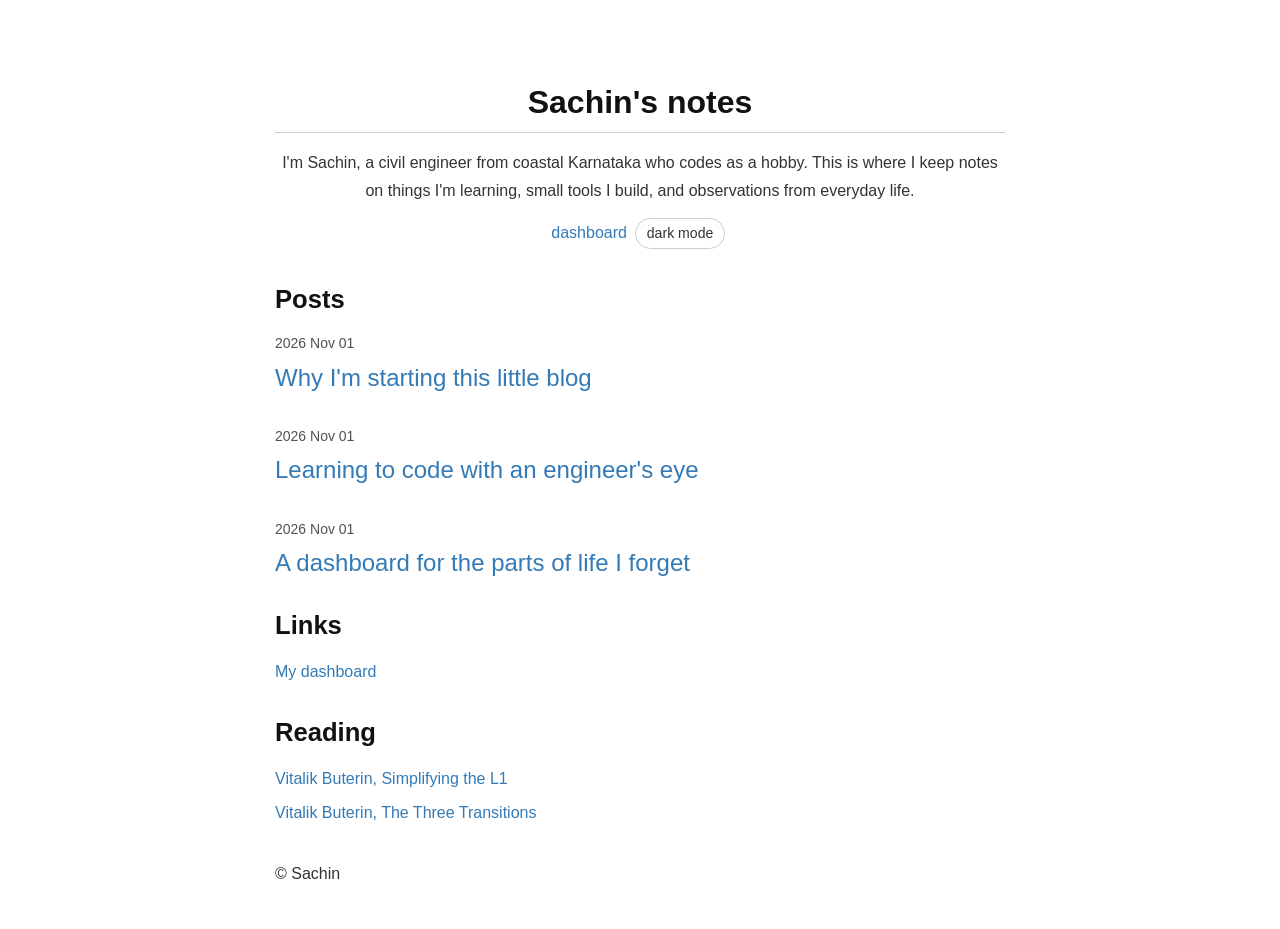
==== commit c1c4f796: "Add persistent dark and light mode toggle" ====
--- a/index.html
+++ b/index.html
@@ -12,7 +12,7 @@
     <header class="site-header">
       <h1><a href="index.html">Sachin's notes</a></h1>
       <p class="about">I'm Sachin, a civil engineer from coastal Karnataka who codes as a hobby. This is where I keep notes on things I'm learning, small tools I build, and observations from everyday life.</p>
-      <nav class="site-nav" aria-label="Main navigation"><a href="/dashboard/">dashboard</a></nav>
+      <nav class="site-nav" aria-label="Main navigation"><a href="/dashboard/">dashboard</a> <button class="theme-toggle" type="button" data-theme-toggle>dark mode</button></nav>
     </header>
 
     <section aria-labelledby="posts-heading">
@@ -50,5 +50,6 @@
 
     <footer><p>© Sachin</p></footer>
   </main>
+  <script src="theme.js"></script>
 </body>
 </html>
--- a/style.css
+++ b/style.css
@@ -137,3 +137,53 @@
     font-size: 21px;
   }
 }
+
+:root {
+  color-scheme: light;
+  --theme-page: #fff;
+  --theme-text: #333;
+  --theme-heading: #111;
+  --theme-muted: #515151;
+  --theme-link: #337ab7;
+  --theme-border: #cdcdcd;
+}
+@media (prefers-color-scheme: dark) {
+  :root:not([data-theme="light"]) {
+    color-scheme: dark;
+    --theme-page: #111;
+    --theme-text: #eee;
+    --theme-heading: #f5f5f5;
+    --theme-muted: #aaa;
+    --theme-link: #8ab4f8;
+    --theme-border: #444;
+  }
+}
+:root[data-theme="dark"] {
+  color-scheme: dark;
+  --theme-page: #111;
+  --theme-text: #eee;
+  --theme-heading: #f5f5f5;
+  --theme-muted: #aaa;
+  --theme-link: #8ab4f8;
+  --theme-border: #444;
+}
+html, body { background: var(--theme-page); color: var(--theme-text); }
+a { color: var(--theme-link); }
+.site-header h1, h2, .article h1 { color: var(--theme-heading); }
+.site-header h1 { border-bottom-color: var(--theme-border); }
+.post-list time, .article time, .sample-label { color: var(--theme-muted); }
+.theme-toggle {
+  display: inline-block;
+  margin: 0.25rem;
+  padding: 0.25rem 0.65rem;
+  border: 1px solid var(--theme-border);
+  border-radius: 999px;
+  background: transparent;
+  color: var(--theme-text);
+  font: inherit;
+  font-size: 0.88rem;
+  line-height: 1.5;
+  cursor: pointer;
+}
+.theme-toggle:hover { background: color-mix(in srgb, var(--theme-text) 8%, var(--theme-page)); }
+.theme-toggle:focus-visible { outline: 2px solid var(--theme-link); outline-offset: 3px; }
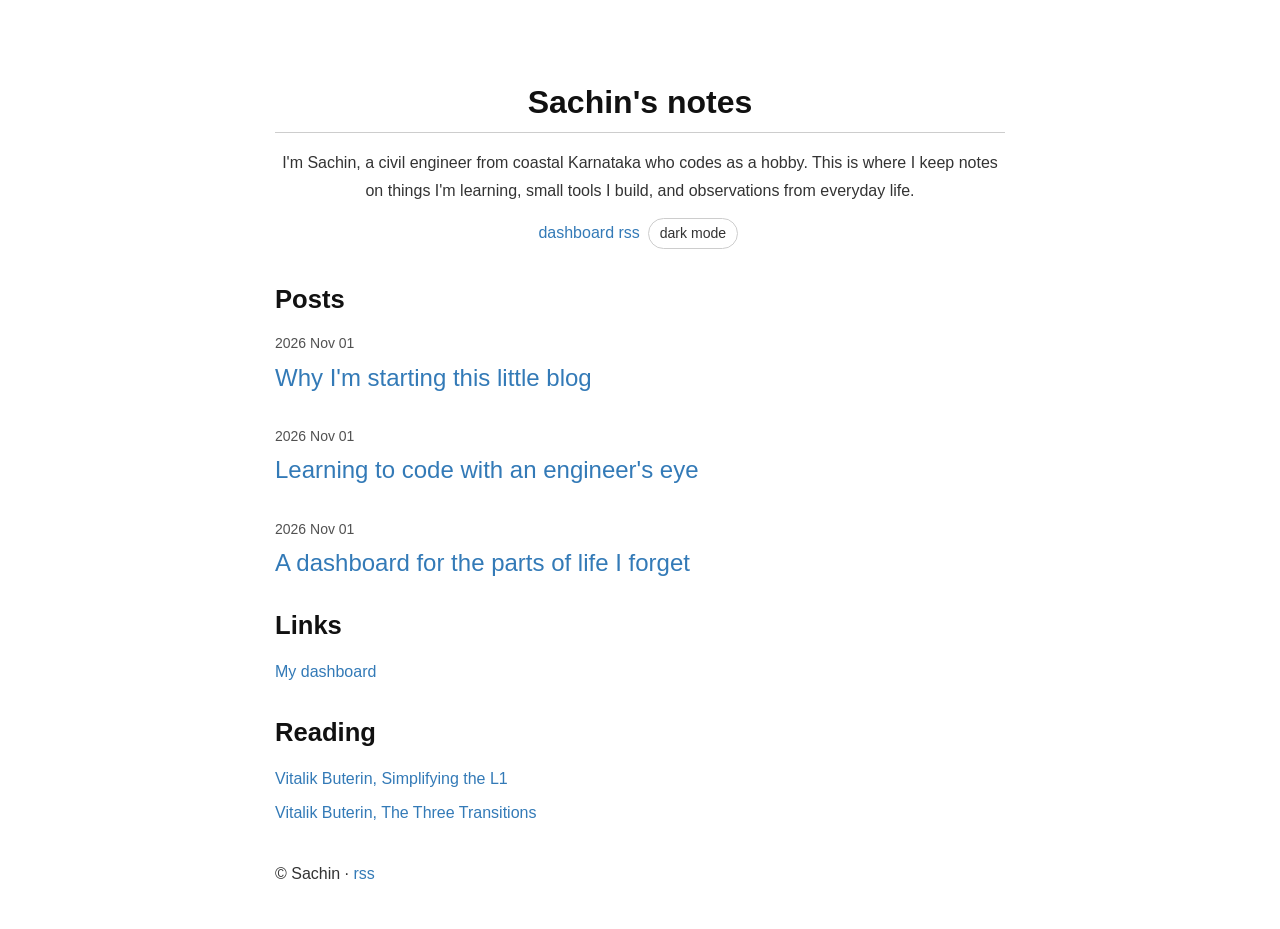
==== commit 4dfb928a: "Add RSS feed for blog posts" ====
--- a/index.html
+++ b/index.html
@@ -5,6 +5,7 @@
   <meta name="viewport" content="width=device-width, initial-scale=1">
   <meta name="description" content="Notes from Sachin, a civil engineer from coastal Karnataka who likes to code.">
   <title>Sachin's notes</title>
+  <link rel="alternate" type="application/rss+xml" title="Sachin's notes RSS feed" href="https://0warlord0.github.io/feed.xml">
   <link rel="stylesheet" href="style.css">
 </head>
 <body>
@@ -12,7 +13,7 @@
     <header class="site-header">
       <h1><a href="index.html">Sachin's notes</a></h1>
       <p class="about">I'm Sachin, a civil engineer from coastal Karnataka who codes as a hobby. This is where I keep notes on things I'm learning, small tools I build, and observations from everyday life.</p>
-      <nav class="site-nav" aria-label="Main navigation"><a href="/dashboard/">dashboard</a> <button class="theme-toggle" type="button" data-theme-toggle>dark mode</button></nav>
+      <nav class="site-nav" aria-label="Main navigation"><a href="/dashboard/">dashboard</a> <a href="/feed.xml">rss</a> <button class="theme-toggle" type="button" data-theme-toggle>dark mode</button></nav>
     </header>
 
     <section aria-labelledby="posts-heading">
@@ -48,7 +49,7 @@
       </ul>
     </section>
 
-    <footer><p>© Sachin</p></footer>
+    <footer><p>© Sachin · <a href="/feed.xml">rss</a></p></footer>
   </main>
   <script src="theme.js"></script>
 </body>
